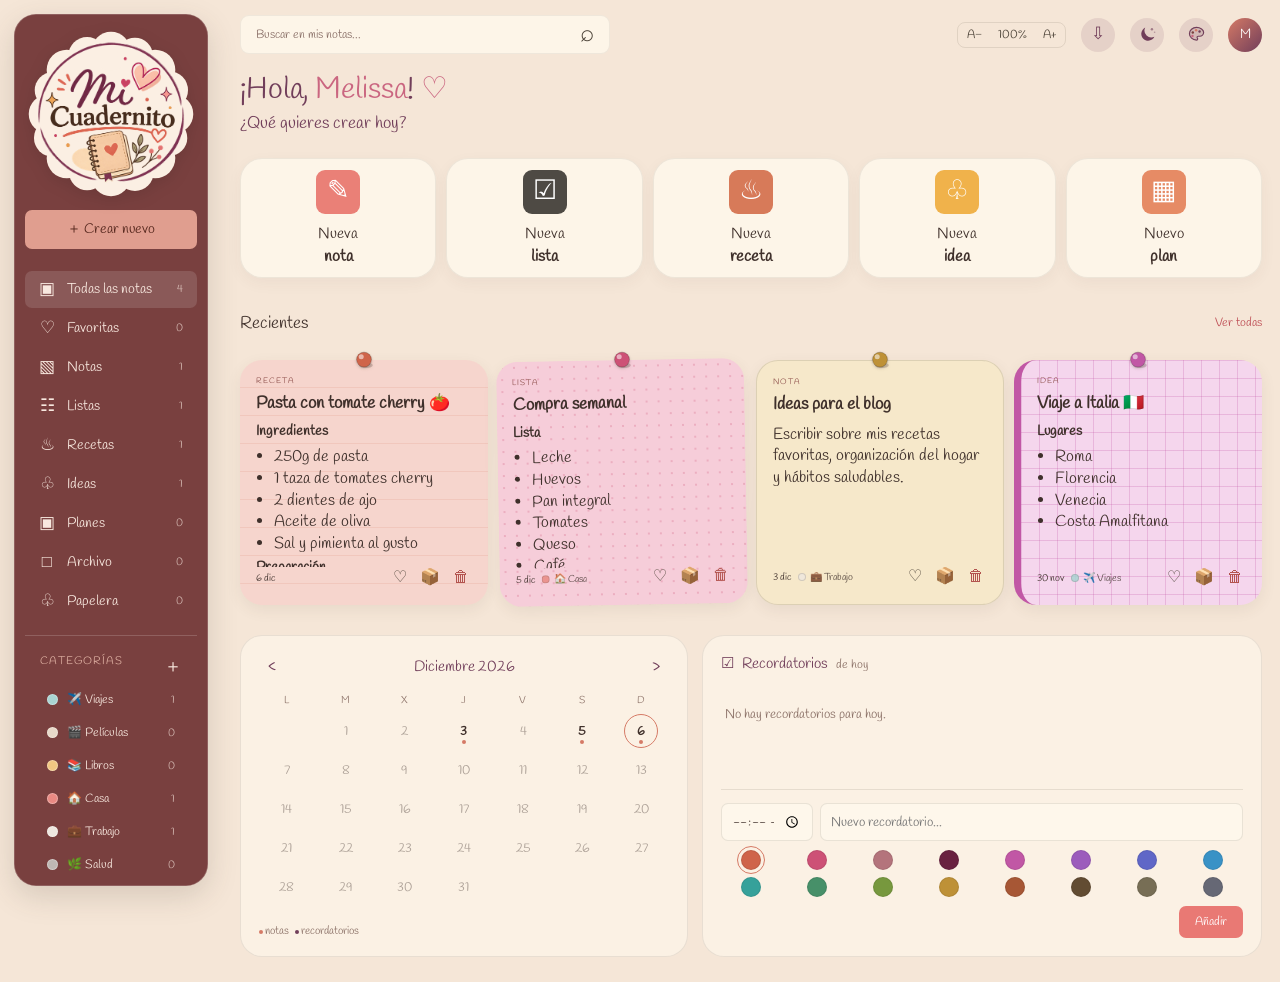
==== index.html @ 5ce30546 "Entrar con contraseña en vez de con enlace al correo El enlace al correo tiene demasiada fricción pa" ====
<!DOCTYPE html>
<html lang="es">
<head>
    <meta charset="UTF-8">
    <meta name="viewport" content="width=device-width, initial-scale=1.0">
    <title>Mi Cuadernito</title>

    <link rel="icon" type="image/png" href="img/favicon-64.png">
    <link rel="preconnect" href="https://fonts.googleapis.com">
    <link rel="preconnect" href="https://fonts.gstatic.com" crossorigin>
    <link href="https://fonts.googleapis.com/css2?family=Handlee&display=swap" rel="stylesheet">
    <link rel="stylesheet" href="style.css">
</head>

<body>

<div class="app">

    <!-- ================= SIDEBAR ================= -->

    <aside class="sidebar">

        <div class="logo">

            <!-- Nube de fondo: círculos superpuestos con el mismo relleno, que
                 se funden en una sola silueta. Toma el color de --logo-halo. -->
            <!-- Nube redonda y sutil: sigue la forma circular del logo. Dieciséis
                 bultos pequeños y muy solapados sobre un cuerpo central, de modo
                 que el contorno ondula de forma fina y queda casi al ras del
                 logo. Con menos bultos y más grandes parecía una flor. -->
            <svg class="logo-cloud" viewBox="0 0 230 230" aria-hidden="true" focusable="false">
                <g fill="currentColor">
                    <circle cx="115" cy="115" r="100"/>
                    <circle cx="199" cy="115" r="26"/>
                    <circle cx="193" cy="147" r="24"/>
                    <circle cx="174" cy="174" r="27"/>
                    <circle cx="147" cy="193" r="25"/>
                    <circle cx="115" cy="199" r="26"/>
                    <circle cx="83" cy="193" r="24"/>
                    <circle cx="56" cy="174" r="27"/>
                    <circle cx="37" cy="147" r="25"/>
                    <circle cx="31" cy="115" r="26"/>
                    <circle cx="37" cy="83" r="24"/>
                    <circle cx="56" cy="56" r="27"/>
                    <circle cx="83" cy="37" r="25"/>
                    <circle cx="115" cy="31" r="26"/>
                    <circle cx="147" cy="37" r="24"/>
                    <circle cx="174" cy="56" r="27"/>
                    <circle cx="193" cy="83" r="25"/>
                </g>
            </svg>

            <img class="logo-image" src="img/logo-400.png" alt="Mi Cuadernito" width="198" height="198" decoding="async">
        </div>

        <button class="new-button">
            <span>＋</span>
            Crear nuevo
        </button>

        <nav class="main-nav">

            <!-- Los contadores los rellena renderCounts() -->

            <a class="nav-item active" href="#" data-filter="all">
                <span class="nav-icon">▣</span>
                <span class="nav-label">Todas las notas</span>
                <span class="nav-count" data-count="all"></span>
            </a>

            <a class="nav-item" href="#" data-filter="favorites">
                <span class="nav-icon">♡</span>
                <span class="nav-label">Favoritas</span>
                <span class="nav-count" data-count="favorites"></span>
            </a>

            <a class="nav-item" href="#" data-filter="nota">
                <span class="nav-icon">▧</span>
                <span class="nav-label">Notas</span>
                <span class="nav-count" data-count="nota"></span>
            </a>

            <a class="nav-item" href="#" data-filter="lista">
                <span class="nav-icon">☷</span>
                <span class="nav-label">Listas</span>
                <span class="nav-count" data-count="lista"></span>
            </a>

            <a class="nav-item" href="#" data-filter="receta">
                <span class="nav-icon">♨</span>
                <span class="nav-label">Recetas</span>
                <span class="nav-count" data-count="receta"></span>
            </a>

            <a class="nav-item" href="#" data-filter="idea">
                <span class="nav-icon">♧</span>
                <span class="nav-label">Ideas</span>
                <span class="nav-count" data-count="idea"></span>
            </a>

            <a class="nav-item" href="#" data-filter="plan">
                <span class="nav-icon">▣</span>
                <span class="nav-label">Planes</span>
                <span class="nav-count" data-count="plan"></span>
            </a>

            <a class="nav-item" href="#" data-filter="archived">
                <span class="nav-icon">□</span>
                <span class="nav-label">Archivo</span>
                <span class="nav-count" data-count="archived"></span>
            </a>

            <a class="nav-item" href="#" data-filter="trash">
                <span class="nav-icon">♧</span>
                <span class="nav-label">Papelera</span>
                <span class="nav-count" data-count="trash"></span>
            </a>

        </nav>

        <div class="category-title">
            <span>CATEGORÍAS</span>
            <button id="addCategory" type="button" aria-label="Nueva categoría" title="Nueva categoría">＋</button>
        </div>

        <!-- Sirve para crear y para editar; lo abre ＋ o el ✎ de cada fila -->
        <form class="category-form" id="categoryForm" hidden>

            <div class="category-form-row">
                <input id="categoryIcon" type="text" maxlength="2" placeholder="🏷" aria-label="Emoji de la categoría">
                <input id="categoryName" type="text" maxlength="20" placeholder="Nombre" required aria-label="Nombre de la categoría">
            </div>

            <!-- Los puntos de color los genera renderCategoryDots() -->
            <div class="category-dots" id="categoryDots"></div>

            <div class="category-form-actions">
                <button type="button" id="cancelCategory">Cancelar</button>
                <button type="submit" id="saveCategory">Crear</button>
            </div>

        </form>

        <!-- Las filas las genera renderCategories() -->
        <div class="categories" id="categoriesList"></div>

        <button class="customize-sidebar">
            ⚙
            Personalizar mi cuaderno
        </button>

    </aside>


    <!-- ================= MAIN AREA ================= -->

    <main class="main">

        <!-- TOP BAR -->

        <header class="topbar">

            <div class="search">
                <input id="searchInput" type="search" placeholder="Buscar en mis notas..." aria-label="Buscar en mis notas">
                <strong>⌕</strong>
            </div>

            <!-- Solo en móvil, donde no cabe la navegación del sidebar. Era un
                 <select>: el desplegable nativo lo pinta el sistema, no cabía
                 bien y escondía las categorías en un grupo sin rótulo. -->
            <div class="filter-field">

                <button type="button" id="mobileFilter" aria-haspopup="true"
                        aria-expanded="false" aria-controls="filterPicker">
                    <span id="filterLabel">Todas las notas</span>
                    <span class="filter-caret" aria-hidden="true">⌄</span>
                </button>

                <!-- Los dos grupos los genera renderFilterPicker() -->
                <div class="filter-picker" id="filterPicker" hidden>
                    <p class="picker-label">Ver</p>
                    <div class="chip-options" id="filterViews" role="radiogroup" aria-label="Ver"></div>
                    <p class="picker-label">Categorías</p>
                    <div class="chip-options" id="filterCategories" role="radiogroup" aria-label="Categorías"></div>
                </div>

            </div>

            <div class="top-actions">

                <div class="font-scale" role="group" aria-label="Tamaño de letra de la aplicación">
                    <button id="scaleDown" type="button" aria-label="Reducir tamaño de letra" title="Reducir tamaño de letra">A−</button>
                    <button id="fontScaleValue" type="button" aria-label="Restablecer tamaño de letra al 100%" title="Restablecer al 100%">100%</button>
                    <button id="scaleUp" type="button" aria-label="Aumentar tamaño de letra" title="Aumentar tamaño de letra">A+</button>
                </div>

                <button id="exportNotes" class="icon-button" type="button" aria-label="Descargar copia de mis notas" title="Descargar copia de mis notas (.json)">⇩</button>
                <button id="themeToggle" class="icon-button" type="button" aria-label="Cambiar a modo oscuro" title="Modo oscuro">

                    <!-- Luna en modo claro (pulsa para oscurecer) -->
                    <svg class="theme-icon icon-moon" viewBox="0 0 24 24" aria-hidden="true">
                        <path d="M20.7 14.9A8.7 8.7 0 0 1 9.1 3.3 8.7 8.7 0 1 0 20.7 14.9Z" fill="currentColor"/>
                        <circle cx="17.6" cy="5.4" r="1.5" fill="currentColor" opacity=".6"/>
                        <circle cx="21" cy="9.2" r="1" fill="currentColor" opacity=".42"/>
                    </svg>

                    <!-- Sol en modo oscuro (pulsa para aclarar) -->
                    <svg class="theme-icon icon-sun" viewBox="0 0 24 24" aria-hidden="true">
                        <circle cx="12" cy="12" r="4.7" fill="currentColor"/>
                        <g stroke="currentColor" stroke-width="2.1" stroke-linecap="round">
                            <path d="M12 2.4v2.3M12 19.3v2.3M2.4 12h2.3M19.3 12h2.3"/>
                            <path d="M5.3 5.3 6.9 6.9M17.1 17.1l1.6 1.6M18.7 5.3 17.1 6.9M6.9 17.1l-1.6 1.6"/>
                        </g>
                    </svg>

                </button>
                <button id="openCustomize" class="icon-button" type="button"
                        aria-label="Personalizar mi cuaderno" title="Personalizar mi cuaderno">

                    <!-- Paleta de pintor. Los lunares toman los colores reales
                         de la app, así que el icono cambia con la paleta. -->
                    <svg class="theme-icon" viewBox="0 0 24 24" aria-hidden="true">
                        <path d="M12 3c-4.9 0-8.9 3.6-8.9 8s4 8 8.9 8c.83 0 1.5-.63 1.5-1.4 0-.36-.15-.7-.4-1-.22-.28-.4-.6-.4-.97 0-.78.67-1.4 1.5-1.4h1.8c2.8 0 5-2.2 5-5C21 6.2 17 3 12 3Z"
                              fill="currentColor" fill-opacity=".16" stroke="currentColor" stroke-width="1.5"/>
                        <circle cx="7.3" cy="9.4" r="1.55" fill="var(--sidebar)"/>
                        <circle cx="11.5" cy="6.6" r="1.55" fill="var(--coral)"/>
                        <circle cx="15.9" cy="8.3" r="1.55" fill="var(--plum)"/>
                        <circle cx="6.9" cy="14" r="1.55" fill="var(--pink)"/>
                    </svg>

                </button>

                <div class="avatar" id="avatarInitial">M</div>

            </div>

        </header>


        <!-- WELCOME -->

        <section class="welcome">

            <h1>
                ¡Hola, <span id="greetingName">Melissa</span>! <span>♡</span>
            </h1>

            <p>¿Qué quieres crear hoy?</p>

        </section>


        <!-- CREATE CARDS -->

        <section class="create-grid">

            <div class="create-card" data-create-type="nota">
                <div class="create-icon note">✎</div>
                <span>Nueva</span>
                <strong>nota</strong>
            </div>

            <div class="create-card" data-create-type="lista">
                <div class="create-icon list">☑</div>
                <span>Nueva</span>
                <strong>lista</strong>
            </div>

            <div class="create-card" data-create-type="receta">
                <div class="create-icon recipe">♨</div>
                <span>Nueva</span>
                <strong>receta</strong>
            </div>

            <div class="create-card" data-create-type="idea">
                <div class="create-icon idea">♧</div>
                <span>Nueva</span>
                <strong>idea</strong>
            </div>

            <div class="create-card" data-create-type="plan">
                <div class="create-icon plan">▦</div>
                <span>Nuevo</span>
                <strong>plan</strong>
            </div>

        </section>


        <!-- RECENT NOTES -->

        <section class="recent-section">

            <div class="section-heading">
                <h2 id="recentHeading">Recientes</h2>
                <button id="showAllButton">Ver todas</button>
            </div>


            <!-- Las tarjetas las genera renderCards() en script.js -->
            <div class="notes-grid" id="notesGrid"></div>

        </section>


        <!-- BOTTOM PANELS -->

        <section class="bottom-panels">

            <div class="panel calendar-panel">

                <div class="calendar-header">

                    <button id="calendarPrev" type="button" aria-label="Mes anterior">‹</button>

                    <span id="calendarLabel">—</span>

                    <button id="calendarNext" type="button" aria-label="Mes siguiente">›</button>

                </div>

                <div class="calendar-weekdays" aria-hidden="true">
                    <span>L</span>
                    <span>M</span>
                    <span>X</span>
                    <span>J</span>
                    <span>V</span>
                    <span>S</span>
                    <span>D</span>
                </div>

                <!-- Los días los pinta renderCalendar() -->
                <div class="calendar-grid" id="calendarGrid"></div>

                <div class="calendar-footer">
                    <span id="calendarHint">Los días con punto tienen notas</span>
                    <button type="button" id="calendarClear" hidden>Quitar filtro</button>
                </div>

            </div>


            <!-- CUSTOMIZATION PANEL -->

            <div class="panel reminders-panel">

                <div class="reminders-title">
                    <span aria-hidden="true">☑</span>
                    Recordatorios
                    <em id="remindersDate">—</em>
                </div>

                <!-- La lista la pinta renderReminders() según el día del calendario -->
                <div class="reminders-list" id="remindersList"></div>

                <!-- Solo en móvil: el formulario arranca plegado detrás de este
                     botón. Desplegado se lleva 180px en lo alto de la página. -->
                <button type="button" class="solo-movil reminder-add" id="toggleReminderForm">＋ Añadir recordatorio</button>

                <form class="reminder-form" id="reminderForm">

                    <div class="reminder-fields">
                        <input type="time" id="reminderTime" aria-label="Hora (opcional)">
                        <input type="text" id="reminderText" placeholder="Nuevo recordatorio..." maxlength="120" required aria-label="Texto del recordatorio">
                    </div>

                    <!-- Los colores los genera renderReminderColors() desde COLOR_VALUES -->
                    <div class="reminder-colors" id="reminderColors" role="radiogroup" aria-label="Color del recordatorio"></div>

                    <div class="reminder-form-actions">
                        <button type="button" id="reminderCancel" hidden>Cancelar</button>
                        <button type="submit" id="reminderSubmit">Añadir</button>
                    </div>

                </form>

            </div>

        </section>

    </main>


    <!-- ================= NOTE EDITOR ================= -->

    <section class="editor is-hidden">

        <header class="editor-header">

            <div class="editor-title">

                <button class="back" id="closeEditor" aria-label="Cerrar editor">←</button>

                <span class="favorite-star">☆</span>

                <strong id="editorTitle" contenteditable="true" spellcheck="true">
                    Pasta con tomate cherry 🍅
                </strong>

            </div>

            <div class="saved" id="saveStatus" role="button" tabindex="0" title="Guardar nota" aria-label="Guardar nota">
                Guardar
            </div>

        </header>


        <!-- TOOLBAR -->

        <div class="toolbar">

            <button type="button" data-command="undo">↶</button>
            <button type="button" data-command="redo">↷</button>

            <span class="toolbar-divider"></span>

            <button type="button" class="bold" data-command="bold">T</button>
            <button type="button" class="italic" data-command="italic">I</button>
            <button type="button" class="underline" data-command="underline">U</button>

            <span class="toolbar-divider"></span>

            <button type="button" data-command="insertUnorderedList" aria-label="Lista de puntos" title="Lista de puntos">☰</button>
            <button type="button" data-command="insertOrderedList" aria-label="Lista numerada" title="Lista numerada">≡</button>

            <span class="toolbar-divider"></span>

            <button type="button" class="strike" data-command="strikeThrough" aria-label="Tachado" title="Tachado">S</button>
            <button type="button" data-command="removeFormat" aria-label="Quitar formato" title="Quitar formato">⌫</button>

            <button id="toggleEmojis" type="button" aria-expanded="false" aria-controls="emojiGrid"
                    aria-label="Insertar emoji" title="Insertar emoji">🌸</button>

            <!-- El icono lo rellena renderDecorationSvgs() con el capibara -->
            <button id="toggleStickers" type="button" aria-expanded="false" aria-controls="stickerGrid"
                    data-drawn="capybara" aria-label="Insertar pegatina" title="Pegatinas" hidden></button>

            <button id="openCustomizeMenu" type="button" aria-label="Abrir personalización" title="Abrir personalización">•••</button>

        </div>


        <!-- NOTE PAPER -->

        <article class="paper">

            <div class="paper-holes">

                <span></span>
                <span></span>
                <span></span>
                <span></span>
                <span></span>
                <span></span>

            </div>


            <!-- El contenido lo inyecta renderEditor() desde la nota activa -->
            <div class="paper-content" id="editorContent" contenteditable="true" spellcheck="true"></div>

            <!-- Fuera de #editorContent: si estuviera dentro, renderEditor() la
                 borraría en el primer render. La rellena renderPaperPattern()
                 repartiendo la decoración por toda la hoja. -->
            <div class="paper-pattern" id="paperPattern" aria-hidden="true"></div>

            <!-- Las pegatinas colocadas en esta nota. Cada una guarda su sitio,
                 tamaño y giro; la capa no intercepta el ratón, solo ellas. -->
            <div class="sticker-layer" id="stickerLayer"></div>

            <!-- Panel flotante al pie de la nota. La rejilla la genera
                 renderEmojis(); va dentro de .paper para quedar por encima del
                 texto pero sin tapar el pie del editor. -->
            <div class="emoji-popover" id="emojiGrid" hidden></div>

            <!-- Las pegatinas las genera renderStickers() desde STICKERS -->
            <div class="emoji-popover sticker-popover" id="stickerGrid" hidden></div>

        </article>


        <!-- NOTE FOOTER -->

        <div class="editor-footer">

            <span class="editor-type">
                ♨ Recetas
            </span>

            <!-- Panel propio y no un <select>: el desplegable nativo lo pinta el
                 sistema y no admite estilos. Sube, porque el pie está abajo. -->
            <div class="category-field">
                <button type="button" class="editor-category" id="editorCategory"
                        aria-haspopup="true" aria-expanded="false" aria-controls="categoryPicker">Sin categoría</button>
                <!-- Las pastillas las genera renderEditorCategory() -->
                <div class="category-picker chip-options" id="categoryPicker" role="radiogroup"
                     aria-label="Categoría de la nota" hidden></div>
            </div>

            <span id="editorDate">
                Hoy 12:30
            </span>

            <button id="editorFavorite" aria-label="Marcar favorita" title="Marcar como favorita">♡</button>
            <button id="editorDelete" aria-label="Enviar a papelera" title="Enviar a papelera">🗑</button>

        </div>

    </section>


    <!-- ================= CUSTOMIZE EDITOR ================= -->

    <!-- Fondo atenuado de la hoja inferior; solo visible en móvil -->
    <div class="sheet-backdrop" id="sheetBackdrop"></div>


    <!-- ============ PERSONALIZAR LA APP (no la nota) ============ -->

    <aside class="float-panel app-panel" id="appPanel">

        <div class="customize-header">
            <h3>Personalizar mi cuaderno</h3>
            <button id="closeAppPanel" type="button" aria-label="Cerrar">×</button>
        </div>

        <!-- Cuenta y sincronización. Todo esto lo rellena y lo maneja nube.js;
             si no hay nube configurada, se queda en "solo en este aparato". -->
        <div class="custom-section">
            <h4>Mis notas en la nube</h4>

            <p class="cuenta-estado" id="cuentaEstado">Solo en este aparato</p>

            <form class="cuenta-form" id="cuentaForm" hidden>
                <!-- autocomplete en condiciones para que el navegador ofrezca
                     guardar la contraseña: así solo se escribe la primera vez -->
                <input id="cuentaCorreo" type="email" autocomplete="username" inputmode="email"
                       placeholder="tu@correo.com" aria-label="Tu correo" required>
                <input id="cuentaClave" type="password" autocomplete="current-password"
                       placeholder="Contraseña" aria-label="Contraseña">
                <div class="cuenta-form-botones">
                    <button type="submit" id="cuentaEntrar">Entrar</button>
                    <button type="button" id="cuentaEnlace">Prefiero un enlace al correo</button>
                </div>
            </form>

            <div class="cuenta-acciones" id="cuentaAcciones" hidden>
                <button type="button" id="cuentaSincronizar">↻ Sincronizar ahora</button>
                <button type="button" id="cuentaSalir">Cerrar sesión</button>
            </div>

            <p class="custom-hint" id="cuentaPista">Escribe tu correo y te llega un enlace para entrar. No hay contraseña que recordar.</p>
        </div>

        <div class="custom-section">
            <h4>Paleta</h4>
            <!-- Las genera renderPalettes() -->
            <div class="palette-options" id="paletteOptions"></div>
            <p class="custom-hint">Seis combinaciones comprobadas: todas mantienen el texto legible.</p>
        </div>

        <div class="custom-section">
            <h4>Forma de los paneles</h4>
            <!-- Las genera renderShapes() -->
            <div class="style-options vertical" id="shapeOptions"></div>
        </div>

        <!-- Solo en móvil: colocarGraduador() trae aquí el control .font-scale
             de la barra superior, donde competía con acciones más frecuentes. -->
        <div class="custom-section solo-movil" id="panelFontSection">
            <h4>Tamaño de la letra</h4>
            <div id="panelFontSlot"></div>
            <p class="custom-hint">Afecta a toda la página, no al tamaño de cada nota.</p>
        </div>

        <div class="custom-section">
            <h4>Tu nombre</h4>
            <input class="app-name-input" id="userName" type="text" maxlength="24"
                   placeholder="Melissa" aria-label="Tu nombre">
            <p class="custom-hint">Aparece en el saludo y en la inicial de arriba.</p>
        </div>

    </aside>

    <aside class="float-panel note-panel" id="notePanel">

        <div class="customize-header">

            <h3>Personalizar nota</h3>

            <button id="closeCustomize" aria-label="Cerrar personalización">×</button>

        </div>


        <div class="custom-section">

            <h4>Color</h4>

            <!-- Las muestras las genera renderNoteColors() desde COLOR_VALUES,
                 para no repetir la paleta también en el CSS -->
            <div class="color-options large" id="noteColors"></div>

        </div>


        <div class="custom-section">

            <h4>Fondo</h4>

            <div class="background-options large">

                <button class="background plain" data-background="plain" aria-label="Fondo liso"></button>
                <button class="background lines" data-background="lines" aria-label="Fondo de líneas"></button>
                <button class="background dots" data-background="dots" aria-label="Fondo de puntos"></button>
                <button class="background grid" data-background="grid" aria-label="Fondo de cuadrícula"></button>
                <button class="background flowers" data-background="flowers" aria-label="Fondo floral">✿</button>
                <button class="background checks" data-background="checks" aria-label="Fondo de cuadros"></button>
                <button class="background diagonal" data-background="diagonal" aria-label="Fondo de rombos"></button>
                <button class="background waves" data-background="waves" aria-label="Fondo de ondas"></button>
                <button class="background clouds" data-background="clouds" aria-label="Fondo de nubes"></button>

            </div>

        </div>


        <div class="custom-section">

            <h4>Estilo</h4>

            <div class="style-options vertical">

                    <button class="selected" data-style="paper">Papel</button>
                    <button data-style="post-it">Post-it</button>
                    <button data-style="card">Tarjeta</button>
                    <button data-style="journal">Diario</button>

            </div>

        </div>


        <div class="custom-section">

            <h4>Decoraciones</h4>

            <div class="decorations-row">

                <div class="decorations">

                    <button id="heartDecoration" data-decoration="❤️" aria-label="Corazones, elegir color"
                            title="Corazones — pulsa para elegir color"
                            aria-expanded="false" aria-controls="heartPicker">❤️</button>
                    <button data-decoration="🍓" aria-label="Fresas" title="Fresas">🍓</button>
                    <button data-decoration="⭐" aria-label="Estrellas" title="Estrellas">⭐</button>
                    <button data-decoration="☁️" aria-label="Nubes" title="Nubes">☁️</button>
                    <button data-decoration="✈️" aria-label="Aviones" title="Aviones">✈️</button>
                    <button data-decoration="🌸" aria-label="Flores" title="Flores">🌸</button>
                    <button data-decoration="🥦" aria-label="Brócoli" title="Brócoli">🥦</button>
                    <!-- Los dibujados (calabaza y capibara) los rellena
                         renderDecorationSvgs() desde DECORATION_SVG: así el
                         botón y lo que se pinta en la nota no pueden divergir. -->
                    <button data-decoration="pumpkin" aria-label="Calabazas" title="Calabazas"></button>
                    <button data-decoration="🥕" aria-label="Zanahorias" title="Zanahorias">🥕</button>
                    <button data-decoration="🦋" aria-label="Mariposas" title="Mariposas">🦋</button>
                    <button data-decoration="bear" aria-label="Ositos" title="Ositos"></button>
                    <button data-decoration="capybara" aria-label="Capibaras" title="Capibaras"></button>
                    <button data-decoration="capybara-sit" aria-label="Capibaras sentados" title="Capibaras sentados"></button>
                    <button data-decoration="capybara-loaf" aria-label="Capibaras con mandarina" title="Capibaras con mandarina"></button>

                </div>

                <!-- Panel flotante con los colores de corazón -->
                <div class="heart-picker" id="heartPicker" hidden>
                    <button data-decoration="❤️" aria-label="Corazón rojo">❤️</button>
                    <button data-decoration="🧡" aria-label="Corazón naranja">🧡</button>
                    <button data-decoration="💛" aria-label="Corazón amarillo">💛</button>
                    <button data-decoration="💚" aria-label="Corazón verde">💚</button>
                    <button data-decoration="💙" aria-label="Corazón azul">💙</button>
                    <button data-decoration="💜" aria-label="Corazón morado">💜</button>
                    <button data-decoration="🤎" aria-label="Corazón marrón">🤎</button>
                    <button data-decoration="🖤" aria-label="Corazón negro">🖤</button>
                    <button data-decoration="🤍" aria-label="Corazón blanco">🤍</button>
                    <button data-decoration="💗" aria-label="Corazón rosa">💗</button>
                    <button data-decoration="💖" aria-label="Corazón brillante">💖</button>
                    <button data-decoration="💞" aria-label="Corazones girando">💞</button>
                </div>

            </div>

            <p class="custom-hint">Se reparten por toda la nota, detrás del texto.</p>

        </div>


        <div class="custom-section">

            <h4>Fuente</h4>

            <button class="font-selector" id="fontSelector" type="button">
                <span>Aa</span>
                <span id="fontName">Fuente principal</span>
                <span>⌄</span>
            </button>

        </div>


        <div class="custom-section">

            <h4>Tamaño</h4>

            <div class="font-size">

                <button id="decreaseFont" type="button">−</button>
                <span id="fontSizeValue">16</span>
                <button id="increaseFont" type="button">＋</button>

            </div>

            <p class="custom-hint">Solo cambia esta nota al abrirla. En Recientes se ve con el tamaño general de la app.</p>

        </div>


        <button class="apply-button" id="applyCustomize" type="button">
            Aplicar cambios
        </button>

    </aside>

</div>

<!-- Se abre al pulsar la tachuela, el clip o la cinta de una nota de
     Recientes. El contenido lo genera renderFastenerPicker(). -->
<div class="fastener-picker" id="fastenerPicker" role="dialog" aria-label="Sujeción de la nota" hidden>
    <p class="picker-label">Sujetar con</p>
    <div class="fastener-types" id="fastenerTypes"></div>
    <p class="picker-label">Color</p>
    <div class="fastener-colors" id="fastenerColors"></div>
    <p class="fastener-hint">Arrástrala para ponerla donde quieras.</p>
    <button type="button" class="fastener-reset" id="fastenerReset" hidden>↺ Devolver a su sitio</button>
</div>

<dialog id="newNoteDialog">
    <form method="dialog" class="new-note-form">
        <h3 id="newNoteHeading">Nueva nota</h3>
        <span class="form-label">Tipo</span>
        <!-- Los botones los genera renderNoteTypes() desde NOTE_TYPES -->
        <div class="type-options" id="newNoteTypes" role="radiogroup" aria-label="Tipo de nota"></div>
        <label for="newNoteTitle">Título</label>
        <input id="newNoteTitle" type="text" required maxlength="120">
        <span class="form-label">Categoría</span>
        <!-- Pastillas y no un <select>: el desplegable nativo lo pinta el
             sistema (blanco, ajeno a la paleta) y no admite estilos. -->
        <div class="chip-options" id="newNoteCategories" role="radiogroup" aria-label="Categoría de la nota"></div>
        <div class="dialog-actions">
            <button type="button" id="cancelNoteButton" value="cancel">Cancelar</button>
            <button type="submit" id="createNoteButton" value="create">Crear</button>
        </div>
    </form>
</dialog>

<script src="config.js"></script>
<script src="script.js"></script>
<script src="nube.js"></script>
</body>
</html>
---- style.css ----
/* =====================================================
   MI CUADERNITO
   PALETA
===================================================== */

:root {

    --plum: #713E5A;
    --brown: #4B4237;
    --cream: #EDC79B;
    --coral: #D57A66;
    --pink: #CA6680;

    /* Cremas cálidos, nunca blanco. El fondo va algo más profundo que el papel
       para que las tarjetas se despeguen del lienzo y para acompañar al burdeos
       del sidebar (separación 6.5). */
    --background: #F5E6D7;
    --paper: #FCF3E4;
    --white: #FFFFFF;

    /* Sidebar en burdeos. El logo es arte oscuro sobre fondo transparente, así
       que no puede apoyarse directamente sobre un color oscuro (sobre el
       ciruela original quedaba a ~1.5:1). En vez de aclarar todo el sidebar, el
       logo lleva su propio halo crema: así el panel puede ser profundo y el
       logo destaca más que nunca. */
    --sidebar: #79403F;
    --sidebar-text: #F8E8DF;
    --sidebar-soft: #E0B2A4;
    --sidebar-hover: rgba(255, 255, 255, 0.13);
    --sidebar-line: rgba(255, 255, 255, 0.17);
    --sidebar-dot-line: rgba(255, 255, 255, 0.28);
    --sidebar-shadow: 0 10px 30px rgba(75, 66, 55, 0.18);
    --logo-halo: #FBEFE3;

    --text: #3F302B;
    --muted: #8B7167;

    --border: rgba(75, 66, 55, 0.12);

    --shadow:
        0 8px 25px rgba(75, 66, 55, 0.08);

    --radius: 14px;
}


/* =====================================================
   RESET
===================================================== */

/* Toda la tipografía de la app está en rem, así que basta con mover el tamaño
   raíz para graduarla entera. El 100% parte del tamaño configurado en el
   navegador, de modo que se respeta la preferencia de accesibilidad del sistema
   y --font-scale la multiplica. */
html {
    font-size: calc(100% * var(--font-scale, 1));
}

* {
    margin: 0;
    padding: 0;
    box-sizing: border-box;
}

body,
body * {
    font-family: "Handlee", cursive !important;
}

body {
    font-family:
        Georgia,
        "Times New Roman",
        serif;

    background: var(--background);
    color: var(--text);

    min-height: 100vh;
}

button {
    font-family: inherit;
    border: none;
    cursor: pointer;
}

/* El foco solo se oculta para el ratón: con teclado siempre debe verse. */
button:focus:not(:focus-visible) {
    outline: none;
}

/* El `display: none` que el navegador da a [hidden] lo pisa cualquier regla que
   fije un display, y basta con un `.toolbar button { display: flex }` para que
   un elemento oculto se siga viendo. Con !important el atributo manda siempre.
   Por eso varios paneles llevaban su propia regla `[hidden]`: ya no hace falta. */
[hidden] {
    display: none !important;
}

/* Secciones que solo existen en la vista móvil; el @media de abajo las muestra */
.solo-movil {
    display: none;
}

button:focus-visible,
a:focus-visible,
select:focus-visible,
input:focus-visible,
[tabindex]:focus-visible,
[contenteditable]:focus-visible {
    outline: 2px solid var(--coral);
    outline-offset: 2px;
}


/* =====================================================
   ENTRADA DE LOS PANELES
===================================================== */

/* Los paneles flotantes aparecen subiendo y ganando opacidad.
   La curva importa más que la duración: con una salida muy pronunciada el panel
   recorre el 96% del camino en la primera mitad y se percibe como un parpadeo,
   no como movimiento. Esta reparte el recorrido de forma mucho más pareja. */
@keyframes panel-in {
    from {
        opacity: 0;
        transform: translateY(26px) scale(0.96);
    }

    to {
        opacity: 1;
        transform: translateY(0) scale(1);
    }
}

/* Flotación continua: los paneles suben y bajan unos pocos píxeles, muy
   despacio. Las duraciones son distintas a propósito para que no se muevan
   todos a la vez, que es lo que delataría el truco. */
@keyframes panel-float {
    from {
        transform: translateY(0);
    }

    to {
        transform: translateY(var(--flotacion, -7px));
    }
}

/* La entrada usa relleno `backwards`, no `both`: con `both` se quedaría fija
   al terminar y bloquearía la flotación, que anima la misma propiedad. La
   flotación arranca con un retardo igual a la entrada, así se turnan. */
.sidebar,
.editor:not(.is-hidden),
.float-panel.is-open {
    animation:
        panel-in 0.5s cubic-bezier(0.25, 0.55, 0.35, 1) backwards,
        panel-float 3.4s 0.5s ease-in-out infinite alternate;
}

/* El editor flota menos y más despacio: es donde se escribe, y un recorrido
   mayor haría bailar el texto bajo el cursor. */
.editor:not(.is-hidden) {
    --flotacion: -4px;
    animation-duration: 0.5s, 4.6s;
}

.float-panel.is-open {
    --flotacion: -6px;
    animation-duration: 0.5s, 3.9s;
}

.emoji-popover:not([hidden]),
.heart-picker:not([hidden]) {
    animation: panel-in 0.5s cubic-bezier(0.25, 0.55, 0.35, 1) backwards;
}

/* Las ventanitas salen de su botón: entran más rápido y no flotan, porque son
   pasajeras y moverlas mientras eliges un emoji estorbaría. */
.emoji-popover:not([hidden]),
.heart-picker:not([hidden]) {
    animation-duration: 0.32s;
    transform-origin: top center;
}

/* El de categorías nace abajo y sube, así que se origina en su parte inferior */
.category-picker:not([hidden]) {
    animation: panel-in 0.32s cubic-bezier(0.25, 0.55, 0.35, 1) backwards;
    transform-origin: bottom center;
}

@media (prefers-reduced-motion: reduce) {
    .sidebar,
    .editor:not(.is-hidden),
    .float-panel.is-open,
    .emoji-popover:not([hidden]),
    .heart-picker:not([hidden]),
    .category-picker:not([hidden]) {
        animation: none;
    }
}


/* =====================================================
   APP
===================================================== */

/* La tercera columna solo existe con el editor abierto. Antes se declaraba
   siempre y, como .editor nace con is-hidden (display:none), el track seguía
   ahí: un tercio de pantalla en blanco al cargar. */

.app {
    min-height: 100vh;

    display: grid;

    grid-template-columns:
        240px
        minmax(500px, 1fr);

    /* Antes había un degradado con el ancho del sidebar fijo a 218px. Las media
       queries lo reducen a 200/190/170px, así que sobraba una franja morada
       pintada encima del contenido. El .sidebar ya cubre su columna entera. */
    background: var(--background);
}

.app.editor-open {
    grid-template-columns:
        240px
        minmax(500px, 1fr)
        minmax(458px, 0.9fr);
}


/* =====================================================
   SIDEBAR
===================================================== */

/* Panel flotante: se despega de los bordes y se queda fijo al desplazar.
   align-self: start es lo que evita que el grid lo estire a toda la fila, que
   es requisito para que position: sticky tenga efecto. */
.sidebar {
    position: sticky;
    top: 14px;
    align-self: start;

    height: calc(100vh - 28px);

    margin: 14px;

    background: var(--sidebar);

    color: var(--sidebar-text);

    border: 1px solid var(--sidebar-line);
    border-radius: var(--panel-radius, 22px);

    box-shadow: var(--sidebar-shadow);

    padding: 22px 10px 16px;

    display: flex;
    flex-direction: column;

    overflow-y: auto;
}

/* Con la altura del panel acotada, los hijos flex se encogían para caber
   (el logo y el botón salían aplastados). Que conserven su tamaño y sea el
   panel el que se desplace. */
.sidebar > * {
    flex-shrink: 0;
}


/* LOGO */

.logo {
    position: relative;

    display: flex;
    align-items: center;
    justify-content: center;

    margin-bottom: 18px;
}

/* La nube es lo que permite que el logo se lea sobre el burdeos: es su fondo
   claro. Va detrás de la imagen y no intercepta clics. */
.logo-cloud {
    position: absolute;
    left: 50%;
    top: 50%;
    transform: translate(-50%, -50%);

    width: 100%;
    height: auto;

    color: var(--logo-halo);

    filter: drop-shadow(0 4px 8px rgba(0, 0, 0, 0.10));

    pointer-events: none;
}

.logo-image {
    position: relative;
    display: block;
    /* Casi tan grande como la nube: esta solo asoma como un borde ondulado */
    width: 90%;
    max-width: 172px;
    height: auto;
    aspect-ratio: 1;
    object-fit: contain;
}

/* Se eliminaron .logo-script/.logo-name/.logo-small/.logo-heart/.logo-star y su
   animación: el sidebar solo contiene <img class="logo-image">, ese marcado
   nunca existió. */


/* NEW BUTTON */

.new-button {
    width: 100%;

    height: 39px;

    /* Los da applyAppTheme() a partir de la paleta activa; los valores de aquí
       solo cubren el instante antes de que corra el script. */
    background: var(--cta, #E0A08F);

    color: var(--cta-text, #54261C);

    border-radius: 7px;

    font-family: Arial, sans-serif;

    font-size: 0.875rem;

    margin-bottom: 22px;

    transition: 0.2s;
}

.new-button:hover {
    transform: translateY(-2px);

    background: var(--cta-hover, #E9B3A5);
}


/* NAV */

.main-nav {
    display: flex;
    flex-direction: column;

    gap: 2px;
}

.nav-item {
    /* Altura fija: con min-height, a escalas altas el texto se partía en dos
       líneas y el ítem pasaba de 37 a 66px, deformando todo el sidebar. */
    height: 37px;

    overflow: hidden;

    display: flex;
    align-items: center;

    gap: 12px;

    padding: 5px 14px;

    border-radius: 7px;

    color: var(--sidebar-text);

    text-decoration: none;

    font-family: Arial, sans-serif;

    font-size: 0.875rem;

    cursor: pointer;
}

.nav-item:hover,
.nav-item.active {
    background: var(--sidebar-hover);
}

.nav-icon {
    width: 16px;

    text-align: center;

    font-size: 1.0625rem;
}

/* Absorbe el espacio sobrante y se recorta con puntos suspensivos en vez de
   partirse en dos líneas. */
.nav-label {
    flex: 1;

    min-width: 0;

    overflow: hidden;

    white-space: nowrap;

    text-overflow: ellipsis;
}

/* Contador por filtro; antes vivía en el panel de Categorías, que duplicaba
   esta misma navegación. */
.nav-count {
    margin-left: auto;

    flex-shrink: 0;

    min-width: 16px;

    text-align: right;

    font-size: 0.6875rem;

    opacity: 0.7;
}


/* CATEGORIES */

.category-title {
    border-top:
        1px solid
        var(--sidebar-line);

    margin-top: 15px;

    padding:
        18px 15px 8px;

    display: flex;

    justify-content: space-between;

    color: var(--sidebar-soft);

    font-family: Arial, sans-serif;

    font-size: 0.6875rem;

    letter-spacing: 1px;
}

.category-title button {
    color: var(--sidebar-text);

    background: transparent;

    font-size: 1.125rem;
}

.categories {
    display: flex;
    flex-direction: column;

    gap: 7px;

    padding: 0 15px;
}

/* Fila = el botón que filtra + las herramientas (✎ ×). Altura fija, igual que
   .nav-item: a escalas de letra grandes el nombre se recorta en vez de partir
   la fila en dos y descuadrar el sidebar. */
.category {
    position: relative;

    height: 26px;

    display: flex;

    align-items: center;

    border-radius: 7px;

    color: var(--sidebar-text);

    font-family: Arial, sans-serif;

    font-size: 0.75rem;

    white-space: nowrap;

    overflow: hidden;
}

.category:hover,
.category.active {
    background: var(--sidebar-hover);
}

.category-pick {
    flex: 1;

    min-width: 0;

    height: 100%;

    display: flex;

    align-items: center;

    gap: 9px;

    padding: 0 7px;

    background: transparent;

    color: inherit;

    font: inherit;

    text-align: left;
}

.category-name {
    flex: 1;

    min-width: 0;

    overflow: hidden;

    text-overflow: ellipsis;
}

.category-count {
    flex-shrink: 0;

    font-size: 0.6875rem;

    opacity: 0.7;
}

/* Flotan sobre el final de la fila en vez de ocupar sitio: el sidebar es
   estrecho y, reservándoles hueco, los nombres se quedaban en "✈️ V...".
   El degradado las despega del texto que puedan tapar al aparecer. */
.category-tools {
    position: absolute;

    top: 0;
    right: 0;

    height: 100%;

    display: flex;

    align-items: center;

    padding: 0 4px 0 14px;

    background:
        linear-gradient(
            to right,
            transparent,
            var(--sidebar) 14px);

    opacity: 0;

    transition: opacity 0.15s;
}

.category:hover .category-tools,
.category:focus-within .category-tools {
    opacity: 1;
}

.category-tools button {
    width: 20px;
    height: 20px;

    border-radius: 5px;

    background: transparent;

    color: var(--sidebar-soft);

    font-size: 0.8125rem;

    line-height: 1;
}

.category-tools button:hover {
    background: var(--sidebar-hover);

    color: var(--sidebar-text);
}

.category-empty {
    margin: 0;

    color: var(--sidebar-soft);

    font-family: Arial, sans-serif;

    font-size: 0.6875rem;

    line-height: 1.5;

    white-space: normal;
}


/* ALTA Y EDICIÓN DE CATEGORÍAS */

.category-form {
    display: grid;

    /* minmax(0, 1fr) y no 1fr a secas: por defecto una columna de rejilla no
       baja del contenido mínimo de sus hijos, y el campo del nombre (que trae
       un ancho propio de ~128px) estiraba el formulario fuera del sidebar. */
    grid-template-columns: minmax(0, 1fr);

    gap: 8px;

    margin: 0 12px 10px;

    padding: 9px;

    border: 1px solid var(--sidebar-line);
    border-radius: 9px;

    background: rgba(255, 255, 255, 0.08);
}

.category-form[hidden] {
    display: none;
}

.category-form > * {
    min-width: 0;
}

.category-form-row {
    display: flex;

    gap: 6px;
}

.category-form input {
    min-width: 0;

    border: 1px solid var(--sidebar-line);
    border-radius: 6px;

    padding: 6px 8px;

    background: rgba(255, 255, 255, 0.12);

    color: var(--sidebar-text);

    font-family: Arial, sans-serif;
    font-size: 0.75rem;
}

.category-form input::placeholder {
    color: var(--sidebar-soft);
}

#categoryIcon {
    width: 38px;

    flex-shrink: 0;

    padding-left: 4px;
    padding-right: 4px;

    text-align: center;
}

#categoryName {
    flex: 1;
}

/* Envuelve: el sidebar es estrecho y seis puntos en fila lo desbordaban, lo
   que le sacaba una barra de scroll horizontal a toda la barra. */
.category-dots {
    display: flex;

    /* Los seis caben justos en una fila; el wrap queda de red por si la escala
       de letra crece y el sidebar se estrecha en proporción. */
    flex-wrap: wrap;

    gap: 4px;
}

/* El punto es .category-dot y aquí además es botón: hay que darle tamaño de
   diana sin romper el círculo. */
.category-dots button {
    width: 15px;
    height: 15px;

    padding: 0;
}

.category-dots button.selected {
    outline: 2px solid var(--sidebar-text);

    outline-offset: 1px;
}

.category-form-actions {
    display: flex;

    gap: 6px;
}

.category-form-actions button {
    flex: 1;

    /* Sin esto un botón nunca baja de lo que mide su palabra ("Cancelar") y el
       par se sale del sidebar. */
    min-width: 0;

    border-radius: 6px;

    padding: 6px;

    background: rgba(255, 255, 255, 0.12);

    color: var(--sidebar-text);

    font-family: Arial, sans-serif;
    font-size: 0.75rem;
}

.category-form-actions button[type="submit"] {
    background: var(--cta, #E0A08F);

    color: var(--cta-text, #54261C);
}

.category-dot {
    width: 11px;
    height: 11px;

    border-radius: 50%;

    /* Sin borde, los puntos claros se perdían sobre el sidebar */
    border: 1px solid var(--sidebar-dot-line);

    display: inline-block;

    flex-shrink: 0;
}

.blue {
    background: #A9D4D2;
}

.cream {
    background: #E8D9C9;
}

.yellow {
    background: #F1C782;
}

.pink {
    background: #E98A83;
}

.white {
    background: #EEE7DF;
}

.grey {
    background: #BFB8B4;
}

/* Los dos nuevos van con .category-dot delante: los de arriba son clases
   sueltas (.pink, .blue...) y un nombre suelto nuevo podría chocar con otra
   cosa de la hoja. */
.category-dot.sage {
    background: #A8C49A;
}

.category-dot.lilac {
    background: #CDA9E0;
}


/* SIDEBAR BOTTOM */

.customize-sidebar {
    margin-top: auto;

    width: 100%;

    height: 48px;

    border:
        1px solid
        var(--sidebar-line);

    background:
        rgba(255, 255, 255, 0.07);

    border-radius: 8px;

    color: var(--sidebar-text);

    font-family: Arial, sans-serif;

    font-size: 0.75rem;
}


/* =====================================================
   MAIN
===================================================== */

.main {
    padding:
        15px 25px 25px;

    min-width: 0;

    overflow: hidden;
}


/* TOP BAR */

.topbar {
    height: 39px;

    display: flex;

    justify-content: space-between;

    align-items: center;

    margin-bottom: 20px;
}

.search {
    width: 370px;

    max-width: 100%;

    height: 39px;

    background: rgba(255, 249, 238, 0.78);

    border:
        1px solid
        rgba(75,66,55,0.08);

    border-radius: 9px;

    display: flex;

    align-items: center;

    justify-content: space-between;

    padding: 0 15px;

    font-family: Arial, sans-serif;

    font-size: 0.75rem;

    color: #8A7068;
}

.search strong {
    font-size: 1.5rem;

    font-weight: normal;

    color: var(--brown);
}

/* Solo existe en móvil; el @media de abajo lo enseña */
.filter-field {
    display: none;
    position: relative;
}

#mobileFilter {
    width: 100%;
    height: 39px;

    display: flex;
    align-items: center;
    justify-content: space-between;
    gap: 8px;

    border: 1px solid rgba(75,66,55,0.08);
    border-radius: 9px;
    padding: 0 12px;
    background: rgba(255, 249, 238, 0.78);
    color: var(--text);
    font: inherit;
    text-align: left;
}

.filter-caret {
    flex-shrink: 0;
    opacity: 0.55;
}

/* Ocupa el ancho de la barra: es lo que hacía mal el desplegable del sistema,
   que salía con las proporciones de una lista de escritorio. */
.filter-picker {
    position: absolute;
    top: calc(100% + 7px);
    left: 0;
    right: 0;
    z-index: 30;

    padding: 12px;

    background: var(--paper);

    border: 1px solid var(--border);
    border-radius: 14px;

    box-shadow: var(--sidebar-shadow);
}

.filter-picker[hidden] {
    display: none;
}

/* Rótulo de cada grupo. Sin esto no se entendía que ahí estaban las categorías */
.picker-label {
    margin: 0 0 7px;

    color: var(--muted);

    font-size: 0.6875rem;

    letter-spacing: 0.6px;

    text-transform: uppercase;
}

.filter-picker .chip-options {
    margin-bottom: 13px;
}

.filter-picker .chip-options:last-child {
    margin-bottom: 0;
}

.picker-empty {
    margin: 0;
    color: var(--muted);
    font-size: 0.75rem;
    line-height: 1.5;
}

.chip-icon {
    flex-shrink: 0;
    opacity: 0.75;
}

.chip-count {
    flex-shrink: 0;
    font-size: 0.6875rem;
    opacity: 0.55;
}

.search input {
    width: 100%;
    border: 0;
    background: transparent;
    color: var(--text);
    font: inherit;
}

.search input:focus:not(:focus-visible) {
    outline: 0;
}

.search input::placeholder {
    color: #8A7068;
}

#newNoteDialog {
    border: 0;
    /* Sigue a "Forma de los paneles" como el resto de paneles flotantes */
    border-radius: var(--panel-radius, 22px);
    padding: 24px;

    /* Antes solo tenía min-width: 280px y con el relleno sumaba 328px, que en
       un móvil de 320 se salía de la pantalla. */
    width: min(360px, calc(100vw - 32px));

    /* Sin esto el diálogo sale con el blanco por defecto del navegador */
    background: var(--paper);
    color: var(--text);
    box-shadow: 0 12px 40px rgba(75, 66, 55, 0.25);
}

#newNoteDialog::backdrop {
    background: rgba(63, 48, 43, 0.35);
}

.new-note-form {
    display: grid;
    /* minmax(0, 1fr): si no, los campos con ancho propio estiran la rejilla */
    grid-template-columns: minmax(0, 1fr);
    gap: 12px;
}

/* Las etiquetas de los campos. El grupo de tipos no es un <label> porque no
   apunta a un solo control, pero debe leerse igual que los demás. */
.new-note-form label,
.form-label {
    color: var(--muted);

    font-family: Arial, sans-serif;
    font-size: 0.75rem;

    margin-bottom: -6px;
}

.type-options {
    display: grid;

    grid-template-columns: repeat(3, minmax(0, 1fr));

    gap: 8px;
}

.type-option {
    display: flex;

    flex-direction: column;

    align-items: center;

    gap: 6px;

    padding: 10px 4px;

    border: 1px solid rgba(75, 66, 55, 0.09);

    /* Radio propio y no --panel-radius: son controles pequeños dentro del
       panel, igual que los campos, y con la forma Galleta (radio 0) se
       quedaban en esquinas rectas dentro de una caja ondulada. */
    border-radius: 11px;

    background: rgba(255, 249, 238, 0.78);

    color: var(--text);

    font-family: Arial, sans-serif;
    font-size: 0.75rem;

    transition: transform 0.2s, border-color 0.2s, box-shadow 0.2s;
}

.type-option:hover {
    transform: translateY(-2px);
}

/* Doble marca (borde y aro interior) para que se distinga sin depender solo
   del color, que en la paleta clara queda muy suave. */
.type-option.selected {
    border-color: var(--coral);

    box-shadow: inset 0 0 0 1px var(--coral);
}

/* Pastillas de categoría. Fluyen y se envuelven solas, así que aguantan las
   categorías que añadas sin descuadrar el panel. */
.chip-options {
    display: flex;

    flex-wrap: wrap;

    gap: 7px;
}

.chip-option {
    display: inline-flex;

    align-items: center;

    gap: 6px;

    max-width: 100%;

    padding: 7px 11px;

    border: 1px solid rgba(75, 66, 55, 0.09);
    border-radius: 999px;

    background: rgba(255, 249, 238, 0.78);

    color: var(--text);

    font-family: Arial, sans-serif;
    font-size: 0.75rem;

    transition: border-color 0.2s, box-shadow 0.2s;
}

.chip-option.selected {
    border-color: var(--coral);

    box-shadow: inset 0 0 0 1px var(--coral);
}

.chip-option .category-dot {
    width: 9px;
    height: 9px;

    /* El borde de .category-dot está pensado para el sidebar oscuro */
    border-color: rgba(75, 66, 55, 0.22);
}

.dark-mode .chip-option {
    background: var(--dark-surface);

    border-color: var(--border);
}

/* El icono es el mismo de las tarjetas, a menor escala */
.type-option .create-icon {
    width: 34px;
    height: 34px;

    font-size: 1.25rem;

    margin-bottom: 0;
}

.dark-mode .type-option {
    background: var(--dark-surface);

    border-color: var(--border);
}

.new-note-form input,
.new-note-form select {
    border: 1px solid var(--border);
    border-radius: 7px;
    padding: 10px;
    background: rgba(255, 249, 238, 0.78);
    color: var(--text);
    font: inherit;
}

/* El fondo crema de los campos está fijo, así que en oscuro quedaba texto claro
   sobre un campo casi blanco (1.4 de contraste, ilegible). */
.dark-mode .new-note-form input,
.dark-mode .new-note-form select,
.dark-mode .app-name-input,
.dark-mode .cuenta-form input {
    background: rgba(255, 255, 255, 0.10);
}

.dialog-actions {
    display: flex;
    justify-content: flex-end;
    gap: 8px;
    margin-top: 6px;
}

.dialog-actions button {
    border-radius: 7px;
    padding: 9px 14px;
    background: var(--background);
    color: var(--text);
}

.dialog-actions button[value="create"] {
    background: var(--coral);
    color: var(--white);
}

.top-actions {
    display: flex;

    align-items: center;

    gap: 15px;
}

.top-actions button {
    background: transparent;

    font-size: 1.375rem;

    color: var(--brown);
}


/* BOTONES DE LA BARRA
   Los tres comparten la misma pastilla para que se lean como un conjunto. */

.top-actions .icon-button {
    width: 34px;
    height: 34px;

    display: inline-flex;
    align-items: center;
    justify-content: center;

    border-radius: 50%;

    background: rgba(113, 62, 90, 0.12);

    color: var(--plum);

    font-size: 1.0625rem;

    transition: background 0.2s, transform 0.25s;
}

.top-actions .icon-button:hover {
    background: rgba(113, 62, 90, 0.20);
}

/* El de tema gira, el de personalizar crece: cada uno con su guiño */
.top-actions #themeToggle:hover {
    transform: rotate(-15deg);
}

.top-actions #openCustomize:hover {
    transform: scale(1.1) rotate(-8deg);
}

.theme-icon {
    width: 19px;
    height: 19px;

    display: block;
}

/* Solo se ve el icono del tema al que se va a cambiar */
body:not(.dark-mode) .icon-sun,
body.dark-mode .icon-moon {
    display: none;
}

.dark-mode .top-actions .icon-button {
    background: rgba(249, 238, 230, 0.10);

    color: var(--text);
}

.dark-mode .top-actions .icon-button:hover {
    background: rgba(249, 238, 230, 0.18);
}

/* El sol sí conserva su ámbar */
.dark-mode .top-actions #themeToggle {
    background: rgba(243, 184, 92, 0.16);

    color: #F3B85C;
}

.dark-mode .top-actions #themeToggle:hover {
    background: rgba(243, 184, 92, 0.26);
}


/* GRADUADOR DE TIPOGRAFÍA */

.font-scale {
    display: flex;

    align-items: center;

    gap: 2px;

    border: 1px solid var(--border);

    border-radius: 8px;

    padding: 2px;
}

.top-actions .font-scale button {
    padding: 4px 7px;

    border-radius: 6px;

    font-size: 0.75rem;

    line-height: 1;

    color: var(--brown);
}

.top-actions .font-scale button:hover:not(:disabled) {
    background: rgba(213, 122, 102, 0.14);
}

.top-actions .font-scale button:disabled {
    opacity: 0.35;

    cursor: default;
}

#fontScaleValue {
    min-width: 42px;

    text-align: center;
}

.avatar {
    width: 34px;
    height: 34px;

    border-radius: 50%;

    background:
        linear-gradient(
            135deg,
            var(--coral),
            var(--plum)
        );

    display: flex;

    align-items: center;

    justify-content: center;

    color: white;

    font-family: Arial, sans-serif;

    font-size: 0.8125rem;
}


/* WELCOME */

/* Dimensionado para el 140%, no para el 100%: aquí un recorte partiría el
   saludo por la mitad y parecería un fallo. El margen inferior se elimina
   porque ese hueco lo aporta ahora la propia altura. */
.welcome {
    height: 84px;

    overflow: hidden;

    margin-bottom: 0;
}

.welcome h1 {
    color: var(--plum);

    font-size: 1.875rem;

    font-weight: 500;

    line-height: 1.1;
}

.welcome h1 span {
    color: var(--pink);
}

.welcome p {
    color: var(--plum);

    margin-top: 5px;

    font-size: 1.0625rem;
}


/* =====================================================
   CREATE CARDS
===================================================== */

.create-grid {
    display: grid;

    grid-template-columns:
        repeat(5, 1fr);

    gap: 10px;

    margin-bottom: 30px;
}

.create-card {
    min-height: 133px;

    background:
        rgba(255, 249, 238, 0.78);

    border:
        1px solid
        rgba(75,66,55,0.09);

    border-radius: var(--panel-radius, 11px);

    box-shadow:
        0 5px 15px
        rgba(75,66,55,0.05);

    display: flex;

    flex-direction: column;

    align-items: center;

    justify-content: center;

    gap: 2px;

    transition: 0.2s;

    cursor: pointer;
}

.create-card:hover {
    transform: translateY(-3px);

    box-shadow:
        0 10px 25px
        rgba(75,66,55,0.10);
}

.create-card span:not(.create-icon) {
    font-size: 0.9375rem;
}

.create-card strong {
    font-size: 1rem;
}

.create-icon {
    width: 44px;
    height: 44px;

    border-radius: 9px;

    display: flex;

    align-items: center;

    justify-content: center;

    font-family: Arial, sans-serif;

    font-size: 1.6875rem;

    margin-bottom: 8px;
}

.create-icon.note {
    background: #EA8077;
    color: white;
}

.create-icon.list {
    background: #4E4A44;
    color: white;
}

.create-icon.recipe {
    background: #D77A59;
    color: white;
}

.create-icon.idea {
    background: #F0B24B;
    color: white;
}

.create-icon.plan {
    background: #E68B65;
    color: white;
}


/* =====================================================
   RECENT NOTES
===================================================== */

.section-heading {
    height: 30px;

    overflow: hidden;

    display: flex;

    justify-content: space-between;

    align-items: center;

    margin-bottom: 10px;
}

.section-heading h2 {
    font-size: 1.0625rem;

    font-weight: 500;
}

.section-heading button {
    background: transparent;

    color: #BE4E55;

    font-family: Arial, sans-serif;

    font-size: 0.75rem;
}


.notes-grid {
    display: grid;

    grid-template-columns:
        repeat(4, 1fr);

    gap: 10px;
}


/* TARJETAS COLGADAS
   Cada nota va sujeta al tablero con una tachuela o un clip. Todo va en el
   envoltorio y no en la tarjeta: ella tiene overflow:hidden y, con la forma
   Galleta, una máscara, y las dos recortarían lo que asoma por arriba. Y como
   el que se balancea es el envoltorio, el giro fijo del Post-it no se pisa. */

.note-pinned {
    position: relative;

    /* Hueco para la cabeza de la tachuela y el lazo del clip */
    padding-top: 12px;

    /* Sin esto, una columna de la rejilla no baja del ancho de su palabra más
       larga: un enlace pegado en una sola nota estiraba la columna entera, y
       con ella todas las tarjetas, más allá de la pantalla del móvil. */
    min-width: 0;
}

/* La sujeción es un botón: al pulsarla se elige cuál poner y de qué color */
.note-fastener-btn {
    position: absolute;
    z-index: 2;

    padding: 0;

    background: transparent;

    /* El color va aquí y no en el envoltorio: puesto allí lo heredaría también
       el texto de la tarjeta. */
    color: var(--pin-color, var(--coral));

    /* "grab": se puede arrastrar para cambiarla de sitio (y pulsar la abre) */
    cursor: grab;

    /* Sin esto, arrastrarla con el dedo desplazaría la página */
    touch-action: none;

    transition: scale 0.15s;
}

/* Mientras se coloca, la tarjeta se queda quieta: ni el balanceo del ratón ni
   el del deslizar. Si se moviera, el dedo y la tachuela no coincidirían. */
.note-pinned.moviendo-sujecion {
    transform: none !important;

    animation: none !important;
}

.moviendo-sujecion .note-fastener-btn {
    cursor: grabbing;

    scale: 1.2;
}

/* `scale` y no `transform: scale()`: el clip y la cinta ya van girados con
   transform, y un segundo transform se comería ese giro. */
.note-fastener-btn:hover {
    scale: 1.14;
}

.note-fastener {
    width: 100%;
    height: 100%;

    display: block;

    filter: drop-shadow(0 1px 1.5px rgba(60, 40, 30, 0.28));
}

.note-pinned--pin .note-fastener-btn {
    top: 0;
    left: 50%;

    width: 26px;
    height: 26px;

    margin-left: -13px;
}

/* En la esquina de arriba a la DERECHA: a la izquierda tapaba el rótulo del
   tipo de nota ("RECETA", "NOTA"), que va justo ahí. */
.note-pinned--clip .note-fastener-btn {
    top: -4px;
    right: 24px;

    width: 17px;
    height: 40px;

    transform: rotate(8deg);
}

/* La cinta cruza el borde de arriba, como un trozo de washi tape */
.note-pinned--tape .note-fastener-btn {
    top: 1px;
    left: 50%;

    width: 58px;
    height: 21px;

    margin-left: -29px;

    transform: rotate(-4deg);
}

/* Cada una gira desde donde está sujeta, como un papel colgado de verdad */
.note-pinned--pin,
.note-pinned--tape {
    transform-origin: 50% 12px;
}

.note-pinned--clip {
    transform-origin: calc(100% - 33px) 12px;
}

/* PANEL DE SUJECIÓN */

.fastener-picker {
    position: fixed;
    z-index: 80;

    width: 236px;

    padding: 12px;

    background: var(--paper);

    border: 1px solid var(--border);
    border-radius: 14px;

    box-shadow: var(--sidebar-shadow);
}

.fastener-picker:not([hidden]) {
    animation: panel-in 0.32s cubic-bezier(0.25, 0.55, 0.35, 1) backwards;
    transform-origin: top center;
}

@media (prefers-reduced-motion: reduce) {
    .fastener-picker:not([hidden]) {
        animation: none;
    }
}

.fastener-types {
    display: grid;

    grid-template-columns: repeat(3, minmax(0, 1fr));

    gap: 6px;

    margin-bottom: 13px;
}

.fastener-type {
    height: 66px;

    display: flex;

    flex-direction: column;

    align-items: center;
    justify-content: flex-end;

    gap: 5px;

    padding: 8px 4px;

    border: 1px solid var(--border);
    border-radius: 10px;

    background: transparent;
}

.fastener-type .note-fastener {
    width: 42px;
    height: 28px;
}

/* El botón lleva el color de la sujeción para el dibujo; el rótulo no */
.fastener-type span {
    color: var(--text);

    font-size: 0.6875rem;
}

.fastener-type.selected {
    border-color: var(--coral);

    box-shadow: inset 0 0 0 1px var(--coral);
}

.fastener-colors {
    display: flex;

    flex-wrap: wrap;

    gap: 6px;
}

.fastener-swatch {
    width: 21px;
    height: 21px;

    padding: 0;

    border: 1px solid rgba(0, 0, 0, 0.12);
    border-radius: 50%;

    cursor: pointer;
}

/* "Como la nota" se distingue de las demás muestras con un aro: el centro en
   el color del papel dice "el que toque", no un color fijo. */
.fastener-swatch[data-set-fastener-color="auto"] {
    border-color: rgba(0, 0, 0, 0.25);

    box-shadow: inset 0 0 0 4px var(--paper);
}

.fastener-swatch.selected {
    outline: 2px solid var(--text);
    outline-offset: 2px;
}

.fastener-hint {
    margin: 12px 0 0;

    color: var(--muted);

    font-size: 0.6875rem;
}

.fastener-reset {
    width: 100%;

    margin-top: 8px;

    padding: 7px;

    border: 1px solid var(--border);
    border-radius: 9px;

    background: transparent;

    color: var(--text);

    font-size: 0.75rem;
}

.fastener-reset:hover {
    border-color: var(--coral);
}

/* Al pasar el ratón la nota se balancea y se va parando, como si la hubieras
   rozado. Solo con ratón: en el móvil no existe "pasar por encima", y un toque
   ya abre la nota. */
@media (hover: hover) and (prefers-reduced-motion: no-preference) {
    .note-pinned:hover {
        animation: colgar 1.15s cubic-bezier(0.3, 0.6, 0.4, 1);
    }

    .note-pinned:hover .note-card {
        box-shadow: 0 12px 26px rgba(75, 66, 55, 0.16);
    }
}

@keyframes colgar {
    0%   { transform: rotate(0deg); }
    18%  { transform: rotate(2.6deg); }
    42%  { transform: rotate(-1.9deg); }
    66%  { transform: rotate(1deg); }
    85%  { transform: rotate(-0.4deg); }
    100% { transform: rotate(0deg); }
}

.empty-state {
    grid-column: 1 / -1;

    padding: 40px 20px;

    text-align: center;

    color: var(--muted);

    font-size: 0.9375rem;
}


/* NOTE CARD */

.note-card {
    /* Altura fija: la vista previa cede espacio en vez de estirar la tarjeta */
    height: 245px;

    border-radius: var(--panel-radius, 11px);

    overflow: hidden;

    box-shadow:
        0 5px 15px
        rgba(75,66,55,0.08);

    position: relative;

    padding: 16px;

    display: flex;

    flex-direction: column;
    cursor: pointer;
}

.note-card h3 {
    font-size: 1.0625rem;

    line-height: 1.15;

    margin-top: 8px;

    /* Un título de una sola palabra larguísima se parte en vez de salirse */
    overflow-wrap: anywhere;
}

/* Las tarjetas de Recientes ya no se editan en línea, así que su título y su
   vista previa no deben parecer campos de texto: la tarjeta entera es un
   destino que abre la nota. */
.note-card h3,
.note-card .note-preview {
    cursor: pointer;
}

.note-preview {
    flex: 1;
    min-height: 0;
    overflow: hidden;
    margin-top: 9px;
    line-height: 1.35;

    /* Un enlace pegado se parte en varias líneas en vez de cortarse */
    overflow-wrap: anywhere;
}

.note-preview h1,
.note-preview h2,
.note-preview h3 {
    font-size: 0.875rem;
    margin: 0 0 5px;
}

.note-preview p {
    margin: 0 0 5px;
}

.note-preview ol,
.note-preview ul {
    margin: 0 0 5px;
    padding-left: 18px;
}

.note-preview img {
    max-width: 100%;
}

.note-type {
    font-family: Arial, sans-serif;

    font-size: 0.5rem;

    letter-spacing: 1px;

    color: #8A4B47;
}

.note-footer {
    margin-top: auto;

    display: flex;

    justify-content: space-between;

    align-items: center;

    font-family: Arial, sans-serif;

    font-size: 0.625rem;
}

/* Fecha + categoría. Van juntas en un hueco para que .note-footer siga teniendo
   dos hijos y el space-between no se descoloque. */
.note-meta {
    display: flex;

    align-items: center;

    gap: 7px;

    min-width: 0;
}

.note-category {
    display: inline-flex;

    align-items: center;

    gap: 4px;

    min-width: 0;

    max-width: 105px;

    overflow: hidden;

    text-overflow: ellipsis;

    white-space: nowrap;

    opacity: 0.85;
}

.note-category .category-dot {
    width: 8px;
    height: 8px;

    /* El borde de .category-dot está pensado para el sidebar; sobre la tarjeta
       clara se sale del tono, así que aquí se apaga. */
    border-color: rgba(75, 66, 55, 0.22);
}

.card-actions {
    display: flex;
    align-items: center;
    gap: 7px;
}

.card-actions button {
    padding: 3px;
    background: transparent;
    color: var(--brown);
    font-size: 1rem;
    line-height: 1;
}

.card-actions .card-delete {
    color: #B3544F;
}

.note-card.note-background-plain {
    background-color: var(--note-card-background, #FFF9F2);
}

/* Los patrones usan la variante -soft (mismo color con alfa): a plena opacidad
   la cuadrícula y los puntos compiten con el texto y lo vuelven ilegible. */

.note-card.note-background-lines {
    background-color: var(--note-card-background, #FFF9F2);
    background-image: repeating-linear-gradient(to bottom, transparent 0, transparent 27px, var(--note-card-pattern-soft, #EBCFC1) 28px);
}

.note-card.note-background-dots {
    background-color: var(--note-card-background, #FFF9F2);
    background-image: radial-gradient(var(--note-card-pattern-soft, #D57A66) 1px, transparent 1px);
    background-size: 12px 12px;
}

.note-card.note-background-grid {
    background-color: var(--note-card-background, #FFF9F2);
    background-image: linear-gradient(var(--note-card-pattern-soft, #EBCFC1) 1px, transparent 1px), linear-gradient(90deg, var(--note-card-pattern-soft, #EBCFC1) 1px, transparent 1px);
    background-size: 18px 18px;
}

.note-card.note-background-flowers {
    background-color: var(--note-card-background, #FFF9F2);
    background-image: radial-gradient(circle at 20% 20%, rgba(213,122,102,0.18) 0 3px, transparent 4px), radial-gradient(circle at 80% 70%, rgba(202,102,128,0.18) 0 3px, transparent 4px);
    background-size: 42px 42px;
}

/* Las tarjetas son mucho menores que la hoja: el patrón va a menor escala para
   que se reconozca de un vistazo y no parezca otro fondo distinto. */

.note-card.note-background-checks {
    background-color: var(--note-card-background, #FFF9F2);
    background-image:
        repeating-linear-gradient(to right, color-mix(in srgb, var(--note-card-pattern-soft, #EBCFC1) 45%, transparent) 0 11px, transparent 11px 22px),
        repeating-linear-gradient(to bottom, color-mix(in srgb, var(--note-card-pattern-soft, #EBCFC1) 45%, transparent) 0 11px, transparent 11px 22px);
}

.note-card.note-background-diagonal {
    background-color: var(--note-card-background, #FFF9F2);
    background-image:
        repeating-linear-gradient(45deg, var(--note-card-pattern-soft, #EBCFC1) 0 1px, transparent 1px 13px),
        repeating-linear-gradient(-45deg, var(--note-card-pattern-soft, #EBCFC1) 0 1px, transparent 1px 13px);
}

.note-card.note-background-waves {
    background-color: var(--note-card-background, #FFF9F2);
    background-image: radial-gradient(circle at 50% 100%, transparent 0 6px, var(--note-card-pattern-soft, #EBCFC1) 6px 7px, transparent 7px);
    background-size: 17px 9px;
}

.note-card.note-background-clouds {
    background-color: var(--note-card-background, #FFF9F2);
    background-image:
        radial-gradient(circle at 18% 30%, color-mix(in srgb, var(--note-card-pattern-soft, #EBCFC1) 40%, transparent) 0 12px, transparent 13px),
        radial-gradient(circle at 33% 24%, color-mix(in srgb, var(--note-card-pattern-soft, #EBCFC1) 40%, transparent) 0 8px, transparent 9px),
        radial-gradient(circle at 66% 64%, color-mix(in srgb, var(--note-card-pattern-soft, #EBCFC1) 40%, transparent) 0 10px, transparent 11px),
        radial-gradient(circle at 80% 58%, color-mix(in srgb, var(--note-card-pattern-soft, #EBCFC1) 40%, transparent) 0 7px, transparent 8px);
    background-size: 95px 70px;
}

.note-card.note-style-post-it {
    transform: rotate(-1deg);
}

.note-card.note-style-card {
    border: 1px solid rgba(75,66,55,0.15);
}

.note-card.note-style-journal {
    border-left: 7px solid var(--note-card-pattern, var(--coral));
}

/* Tamaño fijo en rem: sigue la escala general de la app, nunca el tamaño por
   nota. Así todas las tarjetas de Recientes se ven a la misma medida. */
.note-card .note-preview {
    color: inherit;
    font-family: var(--note-card-font, inherit) !important;
    font-size: 1rem;
}

.note-card.note-style-post-it .note-preview,
.note-card.note-style-card .note-preview,
.note-card.note-style-journal .note-preview {
    background: transparent;
}


/* Las clases por tipo (.recipe-card, .shopping-card, .travel-card...) se
   eliminaron: las tarjetas ahora se pintan con la personalización por nota
   (note-background-* / note-style-*), que además las ganaba en especificidad. */


/* =====================================================
   BOTTOM PANELS
===================================================== */

.bottom-panels {
    display: grid;

    grid-template-columns: 1fr 1.25fr;

    gap: 14px;

    margin-top: 30px;
}

.panel {
    border:
        1px solid
        rgba(75,66,55,0.1);

    background:
        rgba(255, 249, 238, 0.55);

    border-radius: var(--panel-radius, 13px);

    padding: 18px;

    /* Altura fija para que el bloque inferior no se mueva al graduar la letra */
    height: 322px;

    overflow: hidden;
}

.panel-title {
    color: var(--plum);

    font-size: 0.9375rem;

    margin-bottom: 18px;

    display: flex;

    gap: 10px;
}

.panel-title em {
    font-style: normal;

    min-width: 0;

    overflow: hidden;

    white-space: nowrap;

    text-overflow: ellipsis;
}

/* =====================================================
   CALENDARIO
===================================================== */

.calendar-panel {
    display: flex;

    flex-direction: column;
}

.calendar-header {
    display: flex;

    align-items: center;

    justify-content: space-between;

    color: var(--plum);

    font-size: 0.9375rem;

    margin-bottom: 14px;
}

.calendar-header button {
    width: 26px;
    height: 26px;

    border-radius: 50%;

    background: transparent;

    color: var(--plum);

    font-size: 1.25rem;

    line-height: 1;
}

.calendar-header button:hover {
    background: rgba(213, 122, 102, 0.14);
}

/* minmax(0, 1fr) y no 1fr: una columna 1fr no baja del ancho de su contenido,
   así que las celdas de 40px del móvil empujaban el calendario fuera del panel
   en pantallas estrechas y el domingo quedaba recortado. */
.calendar-weekdays,
.calendar-grid {
    display: grid;

    grid-template-columns: repeat(7, minmax(0, 1fr));

    gap: 4px;
}

/* Círculos de tamaño fijo centrados en su columna: con aspect-ratio, las
   celdas crecían con el ancho del panel y el calendario se volvía enorme. */
.calendar-grid {
    justify-items: center;

    gap: 5px 4px;
}

.calendar-weekdays {
    margin-bottom: 7px;
}

.calendar-weekdays span {
    text-align: center;

    font-size: 0.625rem;

    letter-spacing: 1px;

    color: var(--muted);
}

.calendar-day {
    position: relative;

    width: 34px;
    height: 34px;

    display: flex;

    align-items: center;

    justify-content: center;

    border-radius: 50%;

    background: transparent;

    color: var(--text);

    font-size: 0.8125rem;

    line-height: 1;
}

.calendar-day.is-blank {
    visibility: hidden;
}

/* Días sin notas: apagados, pero igual de pulsables que el resto */
.calendar-day.is-quiet {
    color: rgba(63, 48, 43, 0.42);
}

.calendar-day.has-notes {
    font-weight: 600;
}

button.calendar-day {
    cursor: pointer;
}

button.calendar-day:hover {
    background: rgba(213, 122, 102, 0.16);
}

.calendar-day.is-today {
    outline: 1px solid var(--coral);

    outline-offset: -1px;
}

/* Gana al :hover, que si no se impondría por especificidad */
.calendar-day.is-selected,
button.calendar-day.is-selected:hover {
    background: var(--coral);

    color: #FFF6F1;
}

.calendar-footer {
    margin-top: auto;

    padding-top: 14px;

    display: flex;

    align-items: center;

    justify-content: space-between;

    gap: 8px;

    font-size: 0.6875rem;

    color: var(--muted);
}

.calendar-marks {
    position: absolute;

    bottom: 4px;

    display: flex;

    gap: 2px;
}

.calendar-dot {
    width: 4px;
    height: 4px;

    border-radius: 50%;
}

.calendar-dot.is-note {
    background: var(--coral);
}

.calendar-dot.is-reminder {
    background: var(--plum);
}

.calendar-day.is-selected .calendar-dot {
    background: #FFF6F1;
}

.calendar-footer .calendar-dot {
    display: inline-block;

    vertical-align: middle;
}

.calendar-footer button {
    background: transparent;

    color: var(--coral);

    font-size: 0.6875rem;

    text-decoration: underline;

    flex-shrink: 0;
}


/* CUSTOMIZATION */

.panel h4 {
    font-family: Arial, sans-serif;

    font-size: 0.625rem;

    margin:
        13px 0 8px;
}

.color-options {
    display: flex;

    flex-wrap: wrap;

    gap: 12px;
}

.color {
    width: 20px;
    height: 20px;

    border-radius: 50%;

    border: 1px solid
        rgba(27, 26, 27, 0.089);
}

/* Las clases .color.purple, .color.brown, etc. se eliminaron: duplicaban la
   paleta y además tiraban de las variables del tema (--plum, --cream), no de
   los colores de nota, así que la muestra no coincidía con el resultado. El
   color lo pone ahora renderNoteColors() desde COLOR_VALUES. */


/* BACKGROUNDS */

/* Rejilla y no una fila flexible: en fila, cada fondo que se añadía encogía a
   todos los demás para caber (con nueve bajaban de 31 a 28px y los dibujos ya
   no se distinguían). En rejilla se reparten en dos filas y mantienen tamaño. */
.background-options {
    display: grid;

    grid-template-columns: repeat(5, minmax(0, 1fr));

    gap: 7px;
}

.background {
    height: 38px;

    border:
        1px solid
        rgba(75,66,55,0.15);

    border-radius: 5px;

    /* La muestra "liso" enseña el papel real de la nota, no un blanco */
    background: var(--paper);
}

.background.lines {
    background:
        repeating-linear-gradient(
            to bottom,
            #FFF7EF 0,
            #FFF7EF 8px,
            #EBCFC1 9px
        );
}

.background.dots {
    background-color: #FFF8F0;

    background-image:
        radial-gradient(
            #D57A66 1px,
            transparent 1px
        );

    background-size: 8px 8px;
}

.background.grid {
    background:
        linear-gradient(#EBCFC1 1px, transparent 1px),
        linear-gradient(90deg,#EBCFC1 1px, transparent 1px);

    background-size: 9px 9px;

    background-color: #FFF8F0;
}

.background.flowers {
    display: flex;

    align-items: center;
    justify-content: center;

    color: var(--coral);

    font-size: 1.125rem;
}

/* Muestras de los fondos nuevos. Van con colores fijos, como las de arriba: la
   muestra enseña el dibujo, y el color se lo pone luego cada nota. */

.background.checks {
    background-color: #FFF8F0;

    background-image:
        repeating-linear-gradient(to right, rgba(213, 122, 102, 0.28) 0 8px, transparent 8px 16px),
        repeating-linear-gradient(to bottom, rgba(213, 122, 102, 0.28) 0 8px, transparent 8px 16px);
}

.background.diagonal {
    background-color: #FFF8F0;

    background-image:
        repeating-linear-gradient(45deg, #EBCFC1 0 1px, transparent 1px 8px),
        repeating-linear-gradient(-45deg, #EBCFC1 0 1px, transparent 1px 8px);
}

.background.waves {
    background-color: #FFF8F0;

    background-image: radial-gradient(circle at 50% 100%, transparent 0 5px, #D9927E 5px 6px, transparent 6px);

    background-size: 14px 7px;
}

.background.clouds {
    background-color: #FFF8F0;

    background-image:
        radial-gradient(circle at 32% 42%, rgba(213, 122, 102, 0.32) 0 9px, transparent 10px),
        radial-gradient(circle at 58% 34%, rgba(213, 122, 102, 0.32) 0 6px, transparent 7px);
}


/* STYLES */

.style-options {
    display: flex;

    gap: 5px;
}

.style-options button {
    padding:
        7px 12px;

    border-radius: 5px;

    background: #F3E5D9;

    font-size: 0.625rem;

    color: var(--brown);
}

.style-options button.selected {
    border:
        1px solid
        var(--coral);

    color: #B74D4B;

    background: #FFF1E9;
}


/* DECORATIONS */

.decorations {
    display: flex;

    flex-wrap: wrap;

    gap: 7px;
}

/* Da el marco de referencia a la paleta de corazones */
.decorations-row {
    position: relative;
}

/* Las decoraciones dibujadas se escalan con el font-size del contenedor, igual
   que haría un emoji. */
.deco-svg {
    width: 1em;
    height: 1em;
    display: block;
}

/* Los mismos dibujos, pero insertados dentro del texto de una nota. Aquí van
   en línea y no en bloque: como bloque partirían el renglón en dos. */
.note-sticker {
    width: 1.15em;
    height: 1.15em;

    display: inline-block;

    vertical-align: -0.2em;
}

/* `.paper-content img` fija height:auto y gana por especificidad: sin esto el
   dibujo se quedaba con 0 de alto hasta que la imagen terminaba de cargar. */
.paper-content img.note-sticker {
    height: 1.15em;
}

/* Lo mismo en la hoja del editor: un enlace o una palabra larguísima pegada en
   la nota se parte en vez de ensanchar la hoja por encima de la pantalla. */
.paper-content {
    overflow-wrap: anywhere;
}

/* PEGATINAS COLOCADAS SOBRE LA HOJA
   No van dentro del texto: flotan encima y se colocan a mano. La capa deja
   pasar el ratón para poder seguir escribiendo; solo las pegatinas lo cogen. */

.sticker-layer {
    position: absolute;
    top: 0;
    left: 0;
    right: 0;
    z-index: 2;

    overflow: hidden;

    pointer-events: none;
}

.note-sticker-item {
    position: absolute;

    pointer-events: auto;

    cursor: grab;

    /* Sin esto, arrastrar con el dedo desplaza la hoja en vez de mover la
       pegatina. */
    touch-action: none;

    transform-origin: center;
}

.note-sticker-item:active {
    cursor: grabbing;
}

.note-sticker-item img {
    width: 100%;
    height: auto;

    display: block;

    user-select: none;
    -webkit-user-drag: none;

    filter: drop-shadow(0 3px 7px rgba(75, 66, 55, 0.28));
}

.note-sticker-item.is-selected {
    outline: 2px dashed var(--coral);
    outline-offset: 5px;
}

/* Tiradores: solo con la pegatina seleccionada, para no ensuciar la nota */
.sticker-handle {
    position: absolute;

    width: 24px;
    height: 24px;

    display: none;

    align-items: center;
    justify-content: center;

    border: 1px solid var(--coral);
    border-radius: 50%;

    background: var(--paper);

    color: var(--coral);

    font-size: 0.8125rem;
    line-height: 1;

    box-shadow: 0 2px 6px rgba(75, 66, 55, 0.22);
}

.note-sticker-item.is-selected .sticker-handle {
    display: flex;
}

.sticker-remove {
    top: -12px;
    left: -12px;

    cursor: pointer;
}

.sticker-rotate {
    top: -12px;
    right: -12px;

    cursor: grab;
}

.sticker-resize {
    right: -12px;
    bottom: -12px;

    cursor: nwse-resize;
}

.sticker-resize::after {
    content: "⤡";
}

.heart-picker {
    position: absolute;
    top: calc(100% + 7px);
    left: 0;
    z-index: 3;

    display: grid;

    grid-template-columns: repeat(6, 1fr);

    gap: 5px;

    padding: 9px;

    background: var(--paper);

    border: 1px solid var(--border);
    border-radius: 12px;

    box-shadow: var(--sidebar-shadow);
}

.heart-picker[hidden] {
    display: none;
}

.heart-picker button {
    width: 28px;
    height: 28px;

    border-radius: 50%;

    background: transparent;

    font-size: 1.0625rem;

    line-height: 1;

    padding: 0;
}

.heart-picker button:hover {
    background: rgba(213, 122, 102, 0.16);
}

/* PANEL DE EMOJIS
   Flota al pie de la nota, ancho. Antes era estrecho y alto y necesitaba barra
   de desplazamiento; al ocupar todo el ancho, los 72 caben de una vez y las
   columnas se ajustan solas al espacio disponible. */

.emoji-popover {
    position: absolute;
    left: 12px;
    right: 12px;
    bottom: 12px;
    z-index: 5;

    display: grid;

    grid-template-columns: repeat(auto-fit, minmax(30px, 1fr));

    gap: 4px;

    padding: 12px;

    background: var(--paper);

    border: 1px solid var(--border);
    border-radius: 14px;

    box-shadow: var(--sidebar-shadow);
}

/* Sin esto, `display: grid` ganaría al atributo hidden y se vería siempre. */
.emoji-popover[hidden] {
    display: none;
}

.emoji-popover button {
    aspect-ratio: 1;

    /* Igual que en Decoraciones: los emoji son texto y se centran solos, pero
       los dibujados son un bloque con ancho propio y se irían a la izquierda. */
    display: flex;

    align-items: center;
    justify-content: center;

    border-radius: 8px;

    background: transparent;

    font-size: 1.0625rem;

    line-height: 1;

    padding: 0;
}

.emoji-popover button:hover {
    background: rgba(213, 122, 102, 0.16);
}

.toolbar #toggleEmojis[aria-expanded="true"],
.toolbar #toggleStickers[aria-expanded="true"] {
    background: rgba(213, 122, 102, 0.24);

    color: var(--coral);
}

/* Celdas mucho mayores que las de emoji: aquí hay ilustraciones con detalle */
.sticker-popover {
    grid-template-columns: repeat(auto-fit, minmax(62px, 1fr));

    gap: 6px;

    max-height: 46vh;

    overflow-y: auto;
}

.sticker-popover button {
    aspect-ratio: 1;

    display: flex;

    align-items: center;
    justify-content: center;

    padding: 4px;

    border-radius: 12px;

    background: transparent;
}

.sticker-popover button:hover {
    background: rgba(213, 122, 102, 0.16);
}

.sticker-popover img {
    max-width: 100%;
    max-height: 100%;

    object-fit: contain;
}

.decorations button {
    width: 29px;
    height: 29px;

    /* Centrado explícito: los emoji son texto y los centraba el text-align del
       botón, pero las decoraciones dibujadas son un bloque con ancho propio y
       se quedaban pegadas al borde izquierdo. */
    display: flex;

    align-items: center;
    justify-content: center;

    border-radius: 50%;

    background: var(--paper);

    font-size: 0.9375rem;

    color: var(--brown);

    box-shadow:
        0 2px 5px
        rgba(0,0,0,0.05);
}


/* =====================================================
   RECORDATORIOS
===================================================== */

.reminders-panel {
    display: flex;

    flex-direction: column;
}

.reminders-title {
    display: flex;

    align-items: baseline;

    gap: 8px;

    color: var(--plum);

    font-size: 0.9375rem;

    margin-bottom: 14px;
}

.reminders-title em {
    font-style: normal;

    font-size: 0.75rem;

    color: var(--muted);

    min-width: 0;

    overflow: hidden;

    white-space: nowrap;

    text-overflow: ellipsis;
}

.reminders-list {
    /* Con el panel de alto fijo, la lista es lo que hace scroll */
    flex: 1;

    min-height: 0;

    overflow-y: auto;

    display: flex;

    flex-direction: column;

    gap: 6px;

    margin-bottom: 14px;
}

.reminders-empty {
    padding: 18px 4px;

    color: var(--muted);

    font-size: 0.8125rem;
}

.reminder {
    display: flex;

    align-items: center;

    gap: 9px;

    padding: 8px 10px;

    border-radius: 9px;

    background: rgba(255, 249, 238, 0.70);

    border-left: 4px solid var(--reminder-color, var(--coral));
}

.reminder.is-done .reminder-body {
    text-decoration: line-through;

    opacity: 0.55;
}

.reminder-check {
    flex-shrink: 0;

    width: 18px;
    height: 18px;

    border-radius: 5px;

    border: 1px solid var(--reminder-color, var(--coral));

    background: transparent;

    color: var(--white);

    font-size: 0.6875rem;

    line-height: 1;

    display: flex;

    align-items: center;

    justify-content: center;
}

.reminder.is-done .reminder-check {
    background: var(--reminder-color, var(--coral));
}

.reminder-body {
    flex: 1;

    min-width: 0;

    display: flex;

    align-items: baseline;

    gap: 7px;
}

.reminder-time {
    flex-shrink: 0;

    font-size: 0.6875rem;

    color: var(--reminder-color, var(--coral));
}

.reminder-text {
    font-size: 0.875rem;

    overflow-wrap: anywhere;
}

.reminder-actions {
    display: flex;

    gap: 3px;

    flex-shrink: 0;
}

.reminder-actions button {
    padding: 3px;

    background: transparent;

    color: var(--muted);

    font-size: 0.875rem;

    line-height: 1;
}

.reminder-actions .reminder-remove {
    color: #B3544F;
}


/* FORMULARIO */

.reminder-form {
    flex-shrink: 0;

    padding-top: 13px;

    border-top: 1px solid var(--border);

    display: flex;

    flex-direction: column;

    gap: 9px;
}

.reminder-fields {
    display: flex;

    gap: 7px;
}

.reminder-form input {
    border: 1px solid var(--border);

    border-radius: 7px;

    padding: 8px 10px;

    background: rgba(255, 249, 238, 0.78);

    color: var(--text);

    font: inherit;

    font-size: 0.8125rem;
}

#reminderTime {
    flex-shrink: 0;

    width: 92px;
}

#reminderText {
    flex: 1;

    min-width: 0;
}

/* Rejilla de 8 para que los 16 colores queden en dos filas exactas en vez de
   repartirse de forma desigual al ajustarse al ancho. */
.reminder-colors {
    display: grid;

    grid-template-columns: repeat(8, 1fr);

    gap: 7px;

    justify-items: center;
}

.reminder-color {
    width: 100%;
    max-width: 20px;
    height: auto;

    aspect-ratio: 1;

    border-radius: 50%;

    border: 1px solid rgba(27, 26, 27, 0.09);
}

.reminder-color.is-chosen {
    outline: 1px solid var(--coral);

    outline-offset: 3px;
}

.reminder-form-actions {
    display: flex;

    justify-content: flex-end;

    gap: 8px;
}

.reminder-form-actions button {
    border-radius: 7px;

    padding: 8px 16px;

    font-size: 0.75rem;

    background: var(--background);

    color: var(--text);
}

#reminderSubmit {
    background: #E97974;

    color: white;

    transition: 0.2s;
}

#reminderSubmit:hover {
    background: #D96764;
}


/* =====================================================
   EDITOR
===================================================== */

/* Panel flotante, igual que el sidebar */
.editor {
    position: sticky;
    top: 14px;
    align-self: start;

    height: calc(100vh - 28px);

    margin: 14px 14px 14px 0;

    background: var(--background);

    min-width: 0;

    display: flex;

    flex-direction: column;

    border: 1px solid var(--border);
    border-radius: var(--panel-radius, 22px);

    box-shadow: var(--sidebar-shadow);

    /* Recorta el papel para que respete las esquinas redondeadas */
    overflow: hidden;
}

/* Cabecera, barra y pie conservan su alto; el papel es el que cede y desplaza */
.editor-header,
.editor .toolbar,
.editor-footer {
    flex-shrink: 0;
}

.editor.is-hidden {
    display: none;
}


/* EDITOR HEADER */

.editor-header {
    height: 72px;

    padding: 0 18px;

    display: flex;

    align-items: center;

    justify-content: space-between;

    border-bottom:
        1px solid
        rgba(75,66,55,0.08);
}

.editor-title {
    display: flex;

    align-items: center;

    gap: 10px;

    font-size: 0.9375rem;
}

.editor-title button {
    background: transparent;

    font-size: 1.5rem;

    color: var(--brown);
}

.favorite-star {
    color: #D38A3D;

    font-size: 1.375rem;
}

.saved {
    font-family: Arial, sans-serif;

    font-size: 0.625rem;

    color: #74645D;
    cursor: pointer;
    border-radius: 6px;
    padding: 6px 8px;
}

.saved:hover,
.saved:focus-visible {
    background: rgba(213,122,102,0.12);
    color: var(--coral);
}


/* TOOLBAR */

.toolbar {
    height: 46px;

    border-bottom:
        1px solid
        rgba(75,66,55,0.08);

    display: flex;

    align-items: center;

    /* Menos que antes (14px): ahora cada botón trae su propio redondel de 28px
       y con el hueco anterior la barra quedaba desparramada. */
    gap: 5px;

    padding: 0 18px;
}

.toolbar-divider {
    margin: 0 5px;
}

/* Con tamaño propio y esquinas redondas para que el resalte de "activa" tenga
   dónde dibujarse: antes el botón medía justo la letra y el fondo quedaba
   pegado a ella. */
.toolbar button {
    width: 28px;
    height: 28px;

    display: flex;

    align-items: center;
    justify-content: center;

    border-radius: 9px;

    background: transparent;

    font-size: 1.0625rem;

    color: var(--brown);

    transition: background 0.15s, color 0.15s;
}

.toolbar button:hover {
    background: rgba(213, 122, 102, 0.12);
}

/* Redondel de fondo mientras la función está aplicada donde está el cursor, o
   mientras el panel que abre el botón sigue abierto. */
.toolbar button.is-active {
    background: rgba(213, 122, 102, 0.24);

    color: var(--coral);
}

.dark-mode .toolbar button:hover {
    background: rgba(255, 154, 143, 0.14);
}

.dark-mode .toolbar button.is-active {
    background: rgba(255, 154, 143, 0.26);
}

.toolbar .bold {
    font-weight: bold;
}

.toolbar .italic {
    font-style: italic;
}

.toolbar .underline {
    text-decoration: underline;
}

.toolbar .strike {
    text-decoration: line-through;
}

.toolbar-divider {
    width: 1px;

    height: 20px;

    background:
        rgba(75,66,55,0.12);
}


/* =====================================================
   PAPER
===================================================== */

.paper {
    margin: 0;

    flex: 1;

    background: var(--paper);

    position: relative;

    overflow: hidden;

    box-shadow:
        inset 0 0 35px
        rgba(75,66,55,0.05);
}

.paper-content {
    position: relative;

    padding:
        40px 45px 30px;

    height: 100%;

    overflow: auto;
    cursor: text;
}

/* Tipografía del contenido de la nota. El reset `* { margin:0; padding:0 }`
   deja h2/ol/ul sin separación ni sangría, y los números de las listas
   ordenadas se cortan contra el borde. */

.paper-content h1,
.paper-content h2,
.paper-content h3 {
    margin: 18px 0 10px;
    line-height: 1.2;
}

.paper-content h1 { font-size: 1.75rem; }
.paper-content h2 { font-size: 1.25rem; }
.paper-content h3 { font-size: 1.0625rem; }

.paper-content > *:first-child {
    margin-top: 0;
}

.paper-content p {
    margin-bottom: 10px;
    line-height: 1.6;
}

.paper-content ul,
.paper-content ol {
    margin: 0 0 12px;
    padding-left: 24px;
    line-height: 1.7;
}

.paper-content li {
    margin-bottom: 4px;
}

.paper-content img {
    max-width: 100%;
    height: auto;
}


/* Viven en .paper, no dentro de #editorContent, para sobrevivir a renderEditor() */
/* Capa de decoración repartida por toda la hoja. Antes eran dos adornos
   sueltos en una esquina; ahora forma un patrón. Va por encima del papel pero
   con poca opacidad y sin capturar clics, así que no estorba al escribir. */
.paper-pattern {
    position: absolute;
    inset: 0;
    z-index: 1;

    overflow: hidden;

    pointer-events: none;

    user-select: none;
}

.paper-pattern span {
    position: absolute;

    line-height: 1;

    /* La opacidad la calcula patternOpacity() según lo claro que sea el fondo.
       El contorno en el color de acento es lo que salva a las decoraciones
       claras (nube, corazón blanco, estrella), que sin él se perdían: les da
       silueta sea cual sea su propio color. */
    opacity: var(--pattern-opacity, 0.24);

    filter:
        saturate(1.25)
        drop-shadow(0 0 0.6px var(--note-accent, rgba(75, 66, 55, 0.6)))
        drop-shadow(0 0 1.4px var(--note-accent, rgba(75, 66, 55, 0.4)));
}

.paper-content.note-background-lines {
    background: repeating-linear-gradient(to bottom, var(--note-background-color, #FFF9F2) 0, var(--note-background-color, #FFF9F2) 31px, var(--note-line-color, #EBCFC1) 32px);
}

.paper-content.note-background-dots {
    background-color: var(--note-background-color, #FFF9F2);
    background-image: radial-gradient(var(--note-line-color, #D57A66) 1px, transparent 1px);
    background-size: 12px 12px;
}

.paper-content.note-background-grid {
    background-color: var(--note-background-color, #FFF9F2);
    background-image: linear-gradient(var(--note-line-color, #EBCFC1) 1px, transparent 1px), linear-gradient(90deg, var(--note-line-color, #EBCFC1) 1px, transparent 1px);
    background-size: 18px 18px;
}

.paper-content.note-background-flowers {
    background-color: var(--note-background-color, #FFF9F2);
    background-image: radial-gradient(circle at 20% 20%, rgba(213,122,102,0.12) 0 3px, transparent 4px), radial-gradient(circle at 80% 70%, rgba(202,102,128,0.12) 0 3px, transparent 4px);
    background-size: 42px 42px;
}

/* FONDOS AÑADIDOS
   Los cuatro siguen el acento de la nota como los anteriores, pero cubren mucha
   más superficie que una línea de 1px, así que el color se rebaja con color-mix
   antes de pintarlos: a la alfa completa de --note-line-color el texto perdía
   legibilidad. */

.paper-content.note-background-checks {
    background-color: var(--note-background-color, #FFF9F2);
    background-image:
        repeating-linear-gradient(to right, color-mix(in srgb, var(--note-line-color, #EBCFC1) 45%, transparent) 0 16px, transparent 16px 32px),
        repeating-linear-gradient(to bottom, color-mix(in srgb, var(--note-line-color, #EBCFC1) 45%, transparent) 0 16px, transparent 16px 32px);
}

.paper-content.note-background-diagonal {
    background-color: var(--note-background-color, #FFF9F2);
    background-image:
        repeating-linear-gradient(45deg, var(--note-line-color, #EBCFC1) 0 1px, transparent 1px 17px),
        repeating-linear-gradient(-45deg, var(--note-line-color, #EBCFC1) 0 1px, transparent 1px 17px);
}

.paper-content.note-background-waves {
    background-color: var(--note-background-color, #FFF9F2);
    background-image: radial-gradient(circle at 50% 100%, transparent 0 8px, var(--note-line-color, #EBCFC1) 8px 9px, transparent 9px);
    background-size: 22px 11px;
}

.paper-content.note-background-clouds {
    background-color: var(--note-background-color, #FFF9F2);
    background-image:
        radial-gradient(circle at 18% 30%, color-mix(in srgb, var(--note-line-color, #EBCFC1) 40%, transparent) 0 16px, transparent 17px),
        radial-gradient(circle at 33% 24%, color-mix(in srgb, var(--note-line-color, #EBCFC1) 40%, transparent) 0 11px, transparent 12px),
        radial-gradient(circle at 66% 64%, color-mix(in srgb, var(--note-line-color, #EBCFC1) 40%, transparent) 0 14px, transparent 15px),
        radial-gradient(circle at 80% 58%, color-mix(in srgb, var(--note-line-color, #EBCFC1) 40%, transparent) 0 10px, transparent 11px);
    background-size: 130px 96px;
}

.paper-content.note-style-post-it {
    margin: 24px;
    border-radius: 4px;
    background-color: var(--note-background-color, #FFF1A8);
    box-shadow: 4px 5px 0 rgba(75,66,55,0.12);
}

.paper-content.note-style-card {
    margin: 24px;
    border: 1px solid rgba(75,66,55,0.12);
    border-radius: 12px;
    background-color: var(--note-background-color, #FFF9F2);
    box-shadow: 0 6px 20px rgba(75,66,55,0.12);
}

.paper-content.note-style-journal {
    background-color: var(--note-background-color, #F7E6D2);
    border-left: 8px solid var(--note-accent, var(--coral));
}

.selected-decoration {
    box-shadow: 0 0 0 2px var(--coral), 0 2px 5px rgba(0,0,0,0.05) !important;
}

.editor-title strong[contenteditable] {
    cursor: text;
}


/* HOLES */

.paper-holes {
    position: absolute;

    left: 8px;

    top: 35px;

    display: flex;

    flex-direction: column;

    gap: 74px;

    z-index: 2;
}

.paper-holes span {
    width: 14px;
    height: 14px;

    border-radius: 50%;

    background: var(--background);

    border:
        1px solid
        rgba(75,66,55,0.12);

    box-shadow:
        inset 1px 1px 3px
        rgba(0,0,0,0.1);
}


/* El maquetado de receta (.recipe-heading, .recipe-photo, .ingredients,
   .preparation) se eliminó junto con el HTML estático del editor: ese marcado
   lo borraba renderEditor() en el primer render, así que nunca llegaba a verse.
   El contenido de la nota se estiliza con .paper-content y sus descendientes. */

/* .paper-decoration y .paper-heart se eliminaron: eran los dos adornos sueltos
   que ahora sustituye .paper-pattern, repartido por toda la hoja. */


/* EDITOR FOOTER */

.editor-footer {
    height: 43px;

    display: flex;

    align-items: center;

    gap: 13px;

    padding: 0 18px;

    font-family: Arial, sans-serif;

    font-size: 0.625rem;

    border-top:
        1px solid
        rgba(75,66,55,0.08);

    color: #7C6C65;
}

.editor-type {
    background: #F8DDD4;

    color: #B3544F;

    border-radius: 12px;

    padding:
        5px 10px;
}

/* Da el marco de referencia al panel de categorías */
.category-field {
    position: relative;
}

/* Botón que abre el panel y muestra la categoría actual */
.editor-category {
    max-width: 150px;

    display: inline-flex;

    align-items: center;

    gap: 5px;

    border: 1px solid var(--border);
    border-radius: 12px;

    padding: 4px 9px;

    background: transparent;

    color: inherit;

    font: inherit;

    white-space: nowrap;

    overflow: hidden;

    cursor: pointer;
}

.editor-category:hover {
    border-color: var(--coral);
}

.editor-category .category-dot {
    width: 8px;
    height: 8px;

    flex-shrink: 0;

    border-color: rgba(75, 66, 55, 0.22);
}

/* Sube en vez de bajar: el pie es lo último del editor y hacia abajo no hay
   sitio. Queda dentro del editor, así que su overflow no lo recorta. */
.category-picker {
    position: absolute;
    bottom: calc(100% + 7px);
    left: 0;
    z-index: 3;

    width: max-content;
    max-width: min(260px, calc(100vw - 48px));

    padding: 9px;

    background: var(--paper);

    border: 1px solid var(--border);
    border-radius: 12px;

    box-shadow: var(--sidebar-shadow);
}

.category-picker[hidden] {
    display: none;
}

/* Solo los hijos directos, que son ♡ y 🗑. Sin el ">" esto alcanzaba también
   al botón de categoría y a las pastillas de su panel, y les daba 20px, el
   color coral y el margin-left:auto pensado para empujar ♡ a la derecha. */
.editor-footer > button {
    margin-left: auto;

    background: transparent;

    color: var(--coral);

    font-size: 1.25rem;
}


/* =====================================================
   CUSTOMIZE PANEL
===================================================== */

/* Panel flotante: se separa de los bordes en vez de pegarse al lateral */
.float-panel {
    display: none;
    position: fixed;
    top: 14px;
    right: 14px;
    bottom: 14px;
    /* Por encima del editor (60), que en móvil es una hoja a pantalla completa:
       con z-index 40 el panel se abría detrás y parecía que no hacía nada. */
    z-index: 70;
    width: min(340px, calc(100vw - 28px));
    height: auto;
    background: var(--paper);

    border: 1px solid var(--border);
    border-radius: var(--panel-radius, 22px);

    box-shadow: var(--sidebar-shadow);

    padding: 18px 14px;

    overflow-y: auto;
}

.float-panel.is-open {
    display: block;
}


/* FORMA GALLETA
   Mismo lenguaje que la nube del logo: bultos que SOBRESALEN del contorno, no
   mordiscos hacia dentro. La máscara suma dos capas — un cuerpo interior y una
   retícula de círculos — y la unión deja los bultos asomando por el perímetro.
   El tamaño `round` ajusta la retícula para que quepa un número entero de
   bultos por lado, así ninguno queda cortado.

   Ni el borde ni box-shadow siguen a una máscara, por eso aquí se quitan y la
   sombra pasa a filter: drop-shadow(), que sí respeta la silueta. */

.shape-cookie .sidebar,
.shape-cookie .editor,
.shape-cookie .float-panel,
.shape-cookie #newNoteDialog,
.shape-cookie .note-card,
.shape-cookie .create-card,
.shape-cookie .panel {
    /* --bulto es el radio del círculo (lo ancha que es la onda) y --asoma
       cuánto sobresale. Separarlos es lo que suaviza la forma: círculos anchos
       que apenas asoman dan una ondulación amplia y poco profunda, en vez de
       medias lunas marcadas. */
    --bulto: 14px;
    --asoma: 5px;

    border: none;
    border-radius: 0;
    box-shadow: none;

    filter: drop-shadow(0 8px 18px rgba(75, 66, 55, 0.20));

    mask:
        radial-gradient(var(--bulto) at 50% 50%, #000 98%, #0000)
            0 0 / calc(2 * var(--bulto)) calc(2 * var(--bulto)) round,
        linear-gradient(#000 0 0)
            50% 50% / calc(100% - 2 * var(--asoma)) calc(100% - 2 * var(--asoma)) no-repeat;
}

.dark-mode.shape-cookie .sidebar,
.dark-mode.shape-cookie .editor,
.dark-mode.shape-cookie .float-panel,
.dark-mode.shape-cookie #newNoteDialog,
.dark-mode.shape-cookie .note-card,
.dark-mode.shape-cookie .create-card,
.dark-mode.shape-cookie .panel {
    filter: drop-shadow(0 8px 18px rgba(0, 0, 0, 0.45));
}

/* Ondas algo menores en las tarjetas, que son mucho más pequeñas que los
   paneles y necesitan una escala proporcional. */
.shape-cookie .note-card,
.shape-cookie .create-card,
.shape-cookie .panel {
    --bulto: 11px;
    --asoma: 4px;
}


/* PERSONALIZAR LA APP
   Comparte la caja flotante del panel de nota, solo cambia el contenido. */

.palette-options {
    display: grid;

    grid-template-columns: repeat(2, 1fr);

    gap: 8px;
}

.palette {
    display: flex;

    align-items: center;

    gap: 8px;

    padding: 8px;

    border: 1px solid var(--border);
    border-radius: 10px;

    background: transparent;

    color: var(--text);

    font-family: Arial, sans-serif;

    font-size: 0.75rem;
}

.palette:hover {
    background: rgba(213, 122, 102, 0.10);
}

.palette.selected-palette {
    border-color: var(--coral);

    background: rgba(213, 122, 102, 0.14);
}

.palette-chips {
    display: flex;

    flex-shrink: 0;

    border-radius: 20px;

    overflow: hidden;

    border: 1px solid var(--border);
}

.palette-chips span {
    width: 12px;
    height: 20px;
}

.palette-name {
    overflow: hidden;

    white-space: nowrap;

    text-overflow: ellipsis;
}

.app-name-input {
    width: 100%;

    height: 38px;

    border: 1px solid var(--border);
    border-radius: 7px;

    padding: 0 10px;

    background: rgba(255, 249, 238, 0.78);

    color: var(--text);

    font: inherit;
    font-size: 0.875rem;
}

/* CUENTA EN LA NUBE */

.cuenta-estado {
    display: flex;

    align-items: center;

    gap: 7px;

    margin-bottom: 9px;

    font-family: Arial, sans-serif;

    font-size: 0.8125rem;

    /* --muted a secas se queda en 4.10 de contraste, y esto es texto de 13px:
       se acerca al color de lectura sin dejar de verse como algo secundario. */
    color: color-mix(in srgb, var(--muted) 45%, var(--text));
}

/* El punto de delante hace de semáforo: apagado, verde o rojo. El texto dice
   lo mismo, así que quien no distinga los colores no se pierde nada. */
.cuenta-estado::before {
    content: "";

    flex-shrink: 0;

    width: 8px;
    height: 8px;

    border-radius: 50%;

    background: currentColor;

    opacity: 0.45;
}

.cuenta-estado.cuenta-bien {
    color: var(--text);
}

.cuenta-estado.cuenta-bien::before {
    background: #2F7D4F;

    opacity: 1;
}

.cuenta-estado.cuenta-mal {
    color: #A3352B;
}

.cuenta-estado.cuenta-mal::before {
    background: #A3352B;

    opacity: 1;
}

.dark-mode .cuenta-estado.cuenta-bien::before {
    background: #7FCB9B;
}

.dark-mode .cuenta-estado.cuenta-mal,
.dark-mode .cuenta-estado.cuenta-mal::before {
    color: #FFA79C;

    background: #FFA79C;
}

.dark-mode .cuenta-estado.cuenta-mal {
    background: none;
}

/* Dos campos apilados y debajo los botones: en el ancho de un móvil, correo y
   contraseña en la misma fila no caben sin quedarse en un palmo cada uno. */
.cuenta-form {
    display: grid;

    gap: 7px;
}

.cuenta-form input {
    width: 100%;

    /* Sin esto el campo no baja de su ancho natural y desborda el panel */
    min-width: 0;

    height: 38px;

    border: 1px solid var(--border);
    border-radius: 7px;

    padding: 0 10px;

    background: rgba(255, 249, 238, 0.78);

    color: var(--text);

    font: inherit;
    font-size: 0.875rem;
}

.cuenta-form-botones {
    display: flex;

    align-items: center;

    gap: 10px;
}

#cuentaEntrar {
    flex-shrink: 0;

    height: 38px;

    border-radius: 7px;

    padding: 0 18px;

    background: var(--cta, var(--coral));

    color: var(--cta-text, var(--white));

    font-family: Arial, sans-serif;
    font-size: 0.75rem;
}

#cuentaEntrar:hover {
    background: var(--cta-hover, var(--coral));
}

/* El enlace al correo es el repuesto, para cuando se olvide la contraseña: se
   ve como un enlace y no como un segundo botón, para que no compitan. */
#cuentaEnlace {
    flex: 1;

    min-width: 0;

    border: 0;

    /* Alto de dedo: como texto suelto se quedaba en 16px de zona tocable */
    padding: 9px 0;

    background: none;

    color: color-mix(in srgb, var(--muted) 45%, var(--text));

    font-family: Arial, sans-serif;
    font-size: 0.75rem;

    line-height: 1.3;

    text-align: left;

    text-decoration: underline;

    text-underline-offset: 2px;
}

#cuentaEnlace:hover {
    color: var(--text);
}

.cuenta-form button:disabled {
    opacity: 0.6;

    cursor: default;
}

.cuenta-acciones {
    display: flex;

    gap: 7px;
}

.cuenta-acciones button {
    flex: 1;

    min-width: 0;

    height: 34px;

    border: 1px solid var(--border);
    border-radius: 7px;

    background: var(--background);

    color: var(--text);

    font-family: Arial, sans-serif;
    font-size: 0.75rem;
}

.cuenta-acciones button:hover {
    background: color-mix(in srgb, var(--coral) 14%, var(--background));
}

.custom-hint.cuenta-mal {
    color: #A3352B;
}

.dark-mode .custom-hint.cuenta-mal {
    color: #FFA79C;
}


/* Capa transparente para poder cerrar tocando fuera de la hoja. No atenúa nada:
   la idea es seguir viendo la nota tal cual mientras se personaliza. */
.sheet-backdrop {
    display: none;
    position: fixed;
    inset: 0;
    z-index: 65;
    background: transparent;
}

.customize-header {
    display: flex;

    justify-content: space-between;

    align-items: center;

    border-bottom:
        1px solid
        rgba(75,66,55,0.08);

    padding-bottom: 17px;

    margin-bottom: 15px;
}

.customize-header h3 {
    font-size: 1rem;

    font-weight: 500;
}

.customize-header button {
    background: transparent;

    font-size: 1.25rem;
}


/* CUSTOM SECTIONS */

.custom-section {
    margin-bottom: 18px;
}

.custom-hint {
    margin-top: 7px;

    font-size: 0.75rem;

    line-height: 1.4;

    color: var(--muted);
}

.custom-section h4 {
    font-family: Arial, sans-serif;

    font-size: 0.8125rem;

    margin-bottom: 9px;
}


/* LARGE COLORS */

.color-options.large {
    gap: 12px;
    flex-wrap: wrap;
}

.color-options.large .color {
    width: 23px;
    height: 23px;
}

.selected-color {
    outline:
        1px solid
        var(--coral);

    outline-offset: 3px;
}


/* LARGE BACKGROUNDS */

.background-options.large {
    gap: 5px;
}

/* Sin ancho fijo: cada muestra ocupa su columna de la rejilla */
.background-options.large .background {
    height: 38px;
}


/* VERTICAL STYLES */

.style-options.vertical {
    display: grid;

    grid-template-columns: 1fr 1fr;

    gap: 6px;
}

.style-options.vertical button {
    padding: 8px 4px;

    border-radius: 5px;

    background: #F4E7DC;

    color: var(--brown);

    font-size: 0.8125rem;
}

.style-options.vertical .selected {
    border:
        1px solid
        #E98778;

    color: #B74D4B;

    background: #FFF0E9;
}


/* FONT */

.font-selector {
    height: 39px;

    border:
        1px solid
        rgba(75,66,55,0.1);

    border-radius: 7px;

    display: flex;

    align-items: center;

    gap: 7px;

    padding: 0 10px;

    font-family: Arial, sans-serif;

    font-size: 0.8125rem;
}

.font-selector span:last-child {
    margin-left: auto;
}


/* FONT SIZE */

.font-size {
    display: flex;

    align-items: center;

    justify-content: space-between;

    border:
        1px solid
        rgba(75,66,55,0.1);

    border-radius: 7px;

    height: 37px;
}

.font-size button {
    width: 32px;
    height: 100%;

    background: transparent;

    border-right:
        1px solid
        rgba(75,66,55,0.1);
}

.font-size button:last-child {
    border-right: none;

    border-left:
        1px solid
        rgba(75,66,55,0.1);
}

.font-size span {
    font-family: Arial, sans-serif;

    font-size: 0.875rem;
}


/* APPLY */

.apply-button {
    width: 100%;

    height: 38px;

    background:
        #E97974;

    color: white;

    border-radius: 5px;

    font-family: Arial, sans-serif;

    font-size: 0.875rem;

    margin-top: 5px;

    transition: 0.2s;
}

.apply-button:hover {
    background: #D96764;

    transform: translateY(-1px);
}

@keyframes sheet-up {
    from {
        /* Algo más del 100% para salir del todo por debajo del margen inferior */
        transform: translateY(115%);
    }

    to {
        transform: translateY(0);
    }
}

@media (prefers-reduced-motion: reduce) {
    .float-panel.is-open {
        animation: none;
    }
}

.dark-mode {
    /* Base ciruela-marrón, no gris frío: el gris anterior (#29252A / #312B30)
       chocaba con el burdeos del sidebar y dejaba una separación de solo 1.27.
       Al oscurecerla y calentarla sube a ~1.55 y, sobre todo, pertenecen a la
       misma familia de color. */
    --background: #1E1619;
    --surface: #261C21;
    --paper: #35292E;
    --text: #F9EEE6;
    --muted: #D7BDB3;
    --plum: #B982A0;
    --brown: #E9DDD7;
    --coral: #FF9A8F;
    --border: rgba(249, 238, 230, 0.2);
    --dark-surface: #302329;
    --dark-surface-raised: #3B2C33;

    /* Con el halo bajo el logo, el sidebar del modo oscuro ya puede ser oscuro
       de verdad; antes era un malva claro que desentonaba con el resto. El modo
       claro usa una versión más cálida y clara de este mismo burdeos. */
    --sidebar: #5E2E3B;
    --sidebar-text: #F3E3DC;
    --sidebar-soft: #C69AA2;
    --sidebar-hover: rgba(255, 255, 255, 0.10);
    --sidebar-line: rgba(255, 255, 255, 0.14);
    --sidebar-dot-line: rgba(255, 255, 255, 0.24);
    --sidebar-shadow: 0 10px 30px rgba(0, 0, 0, 0.40);
    --logo-halo: #F2E1D6;
}

.dark-mode .main,
.dark-mode .editor,
.dark-mode .float-panel {
    background: var(--surface);
}

.dark-mode .paper,
.dark-mode .search,
.dark-mode #mobileFilter {
    background: var(--paper);
}

.dark-mode .welcome h1,
.dark-mode .welcome p,
.dark-mode .section-heading h2,
.dark-mode .top-actions button,
.dark-mode .editor-title button,
.dark-mode .toolbar button,
.dark-mode .saved,
.dark-mode .editor-footer,
.dark-mode .customize-header h3,
.dark-mode .custom-section h4,
.dark-mode .font-selector,
.dark-mode .font-size,
.dark-mode .font-size span {
    color: var(--text);
}

.dark-mode .search,
.dark-mode #mobileFilter,
.dark-mode .create-card,
.dark-mode .bottom-panels .panel,
.dark-mode .float-panel,
.dark-mode .font-selector,
.dark-mode .style-options button,
.dark-mode .decorations button {
    background: var(--dark-surface);
    border-color: var(--border);
}

.dark-mode .create-card {
    background: var(--dark-surface) !important;
    color: var(--text) !important;
}

.dark-mode .search {
    color: var(--text);
}

.dark-mode .search input,
.dark-mode #mobileFilter,
.dark-mode .font-selector,
.dark-mode .style-options button,
.dark-mode .decorations button,
.dark-mode .font-size button {
    color: var(--text);
}

.dark-mode .search input::placeholder,
.dark-mode .section-heading button,
.dark-mode .saved {
    color: var(--muted);
}

.dark-mode .style-options .selected {
    background: #59424B;
    border-color: var(--coral);
    color: #FFE5DF;
}

.dark-mode .calendar-header,
.dark-mode .calendar-header button,
.dark-mode .calendar-day {
    color: var(--text);
}

.dark-mode .calendar-day.is-quiet {
    color: rgba(249, 238, 230, 0.42);
}

.dark-mode button.calendar-day:hover {
    background: rgba(255, 154, 143, 0.18);
}

.dark-mode .calendar-day.is-selected,
.dark-mode button.calendar-day.is-selected:hover {
    background: var(--coral);
    color: #2A2226;
}

.dark-mode .calendar-dot.is-reminder {
    background: var(--plum);
}

.dark-mode .reminders-title,
.dark-mode .reminder-text,
.dark-mode .reminder-form input {
    color: var(--text);
}

.dark-mode .reminder {
    background: rgba(249, 238, 230, 0.06);
}

.dark-mode .reminder-form input {
    background: var(--dark-surface-raised);
    border-color: var(--border);
}

.dark-mode .reminder-form-actions button {
    background: var(--dark-surface-raised);
    color: var(--text);
}

.dark-mode #reminderSubmit {
    background: #D97870;
    color: #241C20;
}

.dark-mode .calendar-day.is-selected .calendar-dot {
    background: #2A2226;
}

.dark-mode .paper-content {
    color: #30272C;
}

.dark-mode .editor-header,
.dark-mode .toolbar,
.dark-mode .editor-footer,
.dark-mode .customize-header {
    border-color: var(--border);
}

.dark-mode .customize-header button,
.dark-mode .font-size button {
    color: var(--text);
}

.dark-mode .apply-button {
    background: #D97870;
    color: #241C20;
}

.dark-mode .apply-button:hover {
    background: #F08B81;
}

/* Ya no existe .travel-card, así que el :not() sobraba. */
.dark-mode .note-card {
    color: #30272C;
    border: 1px solid rgba(249, 238, 230, 0.28);
    box-shadow: 0 5px 15px rgba(0, 0, 0, 0.22);
}

.dark-mode .note-card .note-type {
    color: #70434B;
}

.dark-mode .note-card .note-footer {
    color: #594950;
}

.dark-mode .note-card .card-actions button {
    color: #503E46;
}

.dark-mode .note-card .card-actions .card-delete {
    color: #8F3F43;
}

.dark-mode .empty-state {
    color: var(--muted);
}

.dark-mode .category-row:hover {
    background: rgba(249, 238, 230, 0.08);
}


/* =====================================================
   RESPONSIVE
===================================================== */

@media (max-width: 1450px) {

    .app {
        grid-template-columns:
            222px
            minmax(430px, 1fr);
    }

    .app.editor-open {
        grid-template-columns:
            222px
            minmax(430px, 1fr)
            minmax(418px, 0.9fr);
    }

    .main {
        padding-left: 18px;
        padding-right: 18px;
    }

    .create-card {
        min-height: 120px;
    }

    .paper-content h1 {
        font-size: 1.5625rem;
    }
}


/* El bloque 1200px va ANTES que el de 1050px: al revés, a 1000px ambos
   coincidían y ganaba el último, así que el layout de 170px nunca se aplicaba. */

@media (max-width: 1200px) {

    .app {
        grid-template-columns:
            212px
            minmax(0, 1fr);
    }

    .app.editor-open {
        grid-template-columns:
            212px
            minmax(0, 1fr)
            minmax(348px, 36vw);
    }

    .create-grid {
        grid-template-columns:
            repeat(3, 1fr);
    }

    .notes-grid {
        grid-template-columns:
            repeat(2, 1fr);
    }
}


@media (max-width: 1050px) and (min-width: 951px) {

    .app {
        grid-template-columns:
            192px
            minmax(0, 1fr);
    }

    .app.editor-open {
        grid-template-columns:
            192px
            minmax(0, 1fr)
            328px;
    }

    .sidebar {
        padding-left: 8px;
        padding-right: 8px;
    }

    .logo-image {
        width: 160px;
        height: 160px;
    }

    .main {
        padding-left: 14px;
        padding-right: 14px;
    }

    .create-grid {
        grid-template-columns:
            repeat(3, 1fr);
    }

    .notes-grid {
        grid-template-columns:
            repeat(2, 1fr);
    }
}


@media (max-width: 950px) {

    .app {
        display: block;

        background: var(--background);
    }

    /* También flota en móvil, pero como barra horizontal: altura automática y
       sin scroll interno, que aquí no tiene sentido. */
    .sidebar {
        position: sticky;

        top: 8px;

        height: auto;

        margin: 8px;

        border-radius: var(--panel-radius, 18px);

        overflow: visible;

        z-index: 20;

        padding: 8px 14px;

        flex-direction: row;

        align-items: center;

        gap: 12px;
    }

    /* Cabecera compacta: el logo a 96px se comía media pantalla de un móvil */
    .logo {
        width: 52px;
        height: 52px;
        flex-shrink: 0;
        margin: 0;
    }

    .logo-image {
        width: 52px;
        height: 52px;
    }

    /* Sale del posicionamiento absoluto: ahora es un elemento más de la fila */
    .new-button {
        position: static;
        width: auto;
        height: 36px;
        flex-shrink: 0;

        padding: 0 14px;

        margin: 0 0 0 auto;
    }

    /* Las alturas fijas son para que la rejilla del escritorio no se mueva al
       graduar la letra. En móvil todo es una columna: congelarlas solo recorta
       texto sin ganar nada, y a la barra superior (que aquí se apila) la
       aplastaba de 113px a 39. */
    .topbar,
    .welcome,
    .section-heading,
    .nav-item,
    .category,
    .note-card,
    .panel {
        height: auto;
    }

    .note-card {
        min-height: 190px;
    }

    .panel {
        min-height: auto;
    }

    .note-preview {
        flex: 0 1 auto;
        max-height: 160px;
    }

    /* En móvil el sidebar es una barra horizontal y no cabe la navegación: el
       filtrado (categorías incluidas) pasa por #mobileFilter. Crear o editar
       categorías se queda para el escritorio. */
    .main-nav,
    .category-title,
    .category-form,
    .categories,
    .customize-sidebar {
        display: none;
    }

    .solo-movil {
        display: block;
    }

    /* El formulario de recordatorios (hora, texto, 16 colores y el botón) se
       lleva ~180px. Ahora que el panel está en lo alto de la página, arranca
       plegado: lo que se viene a mirar es qué hay para hoy, no a escribir. */
    .reminders-panel .reminder-form {
        display: none;
    }

    .reminders-panel.form-abierto .reminder-form {
        display: flex;
    }

    .reminders-panel.form-abierto .reminder-add {
        display: none;
    }

    /* Borde continuo y no discontinuo: con border-radius, Chromium reparte los
       guiones por lado y las esquinas empiezan su propia serie, así que los
       empalmes salían desiguales. El radio es el de los campos del formulario
       que hay justo debajo al desplegarlo. */
    .reminder-add {
        width: 100%;

        padding: 10px;

        border: 1px solid var(--border);
        border-radius: 7px;

        background: transparent;

        color: var(--plum);

        font-family: Arial, sans-serif;
        font-size: 0.8125rem;

        transition: background 0.2s, border-color 0.2s;
    }

    .reminder-add:hover {
        border-color: var(--coral);

        background: rgba(213, 122, 102, 0.08);
    }

    .main {
        padding: 18px 20px 24px;
    }

    /* El editor va después de .main en el documento, así que al abrir una nota
       aparecía fuera de pantalla y parecía que el toque no hacía nada. En móvil
       se comporta como una hoja a pantalla completa. */
    .editor {
        display: flex;
        position: fixed;
        inset: 0;
        z-index: 60;
        width: 100%;

        /* Anula el panel flotante del escritorio: para escribir en el móvil,
           con el teclado en pantalla, conviene aprovechar todo el alto.
           El alto va explícito porque con `height: auto` el navegador no
           estiraba la hoja hasta `bottom` y se quedaba en la altura del
           contenido. dvh sigue a la barra del navegador móvil. */
        margin: 0;
        height: 100vh;
        height: 100dvh;
        border: none;
        border-radius: 0;
        box-shadow: none;
    }

    .editor .paper {
        flex: 1;
        min-height: 0;
        overflow-y: auto;
    }

    /* Bloquea el desplazamiento del fondo mientras la hoja está abierta */
    body.editor-open {
        overflow: hidden;
    }

    .editor-header .back {
        font-size: 1.75rem;
    }

    .editor-header {
        min-height: 64px;
        height: auto;
        padding: 12px 15px;
        gap: 10px;
    }

    .editor-title {
        min-width: 0;
        gap: 7px;
    }

    .editor-title strong {
        overflow-wrap: anywhere;
    }

    .saved {
        flex-shrink: 0;
    }

    /* Los botones no caben en 390px. Antes la barra se desplazaba en horizontal
       y había que anclar los dos últimos para que no se perdieran; ahora
       simplemente pasa a dos filas y todo queda a la vista de golpe. */
    .toolbar {
        flex-shrink: 0;
        flex-wrap: wrap;
        justify-content: center;
        overflow: visible;
        height: auto;
        min-height: 46px;
        gap: 6px 10px;
        padding: 7px 12px;
    }

    /* Al repartirse en filas, un separador podría caer al principio de una */
    .toolbar-divider {
        display: none;
    }

    .paper-content {
        height: auto;
        min-height: 100%;
        padding: 26px 20px;
    }

    /* Decoración que en pantalla estrecha se solapaba con el texto */
    .paper-holes {
        display: none;
    }


    /* HOJA INFERIOR DE PERSONALIZACIÓN
       En vez de tapar la pantalla entera, sube desde abajo y deja ver la nota
       que se está personalizando. */

    .sheet-backdrop.is-open {
        display: block;
    }

    /* Tarjeta flotante despegada de los bordes, con el mismo lenguaje de
       esquinas y sombra que el resto de paneles de la página. */
    .float-panel {
        top: auto;
        /* env() deja hueco al indicador de inicio del iPhone */
        bottom: calc(12px + env(safe-area-inset-bottom, 0px));
        left: 12px;
        right: 12px;

        width: auto;
        height: auto;
        max-height: 58vh;
        max-height: 58dvh;

        border: 1px solid var(--border);
        border-radius: var(--panel-radius, 18px);

        box-shadow: 0 12px 34px rgba(75, 66, 55, 0.26);

        padding: 0 14px 14px;

        overflow-y: auto;

        /* Evita que el desplazamiento se propague al fondo al llegar al tope */
        overscroll-behavior: contain;
    }

    /* Secciones más juntas: con la hoja más baja, cuanto menos haya que
       desplazar, mejor. */
    .custom-section {
        margin-bottom: 12px;
    }

    .custom-section h4 {
        margin-bottom: 6px;
    }

    /* Rejilla de 8 columnas en vez de medidas fijas: los 16 colores quedan en
       dos filas exactas a cualquier ancho de móvil, encogiendo lo justo. Con
       tamaños fijos la última muestra saltaba sola a otra línea. */
    .color-options.large {
        display: grid;
        grid-template-columns: repeat(8, 1fr);
        gap: 7px;
        justify-items: center;
    }

    .color-options.large .color {
        width: 100%;
        max-width: 28px;
        height: auto;
        aspect-ratio: 1;
    }

    /* Tirador */
    .float-panel::before {
        content: "";
        display: block;
        width: 40px;
        height: 4px;
        margin: 10px auto 2px;
        border-radius: 2px;
        background: rgba(75, 66, 55, 0.25);
    }

    .float-panel.is-open {
        animation: sheet-up 0.22s ease-out;
    }

    /* Cabecera y acción principal siempre visibles aunque se desplace */
    .customize-header {
        position: sticky;
        top: 0;
        z-index: 2;
        background: inherit;
        padding-top: 8px;
    }

    .apply-button {
        position: sticky;
        bottom: 0;
        height: 44px;
        margin-top: 12px;
    }

    .editor-footer {
        min-height: 48px;
        padding: 10px 15px;
    }

    .topbar {
        margin-bottom: 25px;
        flex-direction: column;
        align-items: stretch;
        gap: 10px;
    }

    .search {
        width: 100%;
    }

    .filter-field {
        display: block;
    }

    /* Antes se ocultaba .top-actions entera. Descargar la copia y cambiar el tema
       deben seguir accesibles en móvil; solo se oculta el botón sin función. */
    .top-actions {
        justify-content: flex-end;
        gap: 22px;
    }

    /* Se ocultaba cuando era un duplicado sin función; ahora abre los ajustes
       de la app, así que también hace falta en móvil. */

    .create-grid {
        grid-template-columns:
            repeat(3, 1fr);
    }

    /* REORDEN DE LA COLUMNA
       El orden del escritorio no vale aquí. Los recordatorios eran lo último de
       la página (a 2021px de 2319): había que pasar por delante de todas las
       notas para ver lo de hoy, y cuantas más notas tuvieras, más abajo caían.
       Suben justo debajo del saludo; el calendario, que se consulta menos, se
       queda al final. */
    .main {
        display: flex;
        flex-direction: column;
    }

    /* Deshace la caja para poder ordenar calendario y recordatorios por
       separado: dentro de .bottom-panels son hermanos y no se podían partir. */
    .bottom-panels {
        display: contents;
    }

    .topbar          { order: 1; }
    .welcome         { order: 2; margin-bottom: 18px; }
    .reminders-panel { order: 3; margin-bottom: 26px; }
    .recent-section  { order: 4; }
    .calendar-panel  { order: 5; margin-top: 26px; }

    /* Las cinco tarjetas de crear se llevaban 248px de la primera pantalla
       haciendo lo mismo que el botón "Crear nuevo" de la barra, que desde que
       tiene selector de tipo ya ofrece las cinco opciones. Sin ellas, la
       pregunta del saludo se queda sin respuesta, así que también se va. */
    .create-grid,
    .welcome p {
        display: none;
    }

    /* ZONAS TÁCTILES
       Con el ratón basta un icono de 22px; con el dedo no. */

    .card-actions {
        gap: 4px;
    }

    .card-actions button,
    .reminder-actions button {
        min-width: 38px;
        min-height: 38px;
        padding: 8px;
    }

    /* 40px para el dedo, pero nunca más que su columna: en un móvil de 320px
       siete celdas de 40 no caben (304px en 273) y el domingo se cortaba. */
    .calendar-day {
        width: min(40px, 100%);
        height: auto;

        aspect-ratio: 1;
    }

    .calendar-header button {
        width: 38px;
        height: 38px;
    }

    .reminder-check {
        width: 24px;
        height: 24px;
    }

    .reminder {
        padding: 10px;
    }

    .editor-footer button,
    .toolbar button {
        min-width: 36px;
        min-height: 36px;
    }
}


@media (max-width: 600px) {

    .main {
        padding: 15px;
    }

    .welcome h1 {
        font-size: 1.5rem;
    }

    /* 3 columnas para que las 5 tarjetas queden 3 + 2 en vez de 2 + 2 + 1
       huérfana, y más bajas: 133px es mucho alto para un móvil. */
    .create-grid {
        grid-template-columns:
            repeat(3, 1fr);
        gap: 8px;
    }

    .create-card {
        height: 96px;
        gap: 0;
    }

    .create-icon {
        width: 32px;
        height: 32px;
        font-size: 1.25rem;
        margin-bottom: 5px;
    }

    .create-card span:not(.create-icon) {
        font-size: 0.6875rem;
    }

    .create-card strong {
        font-size: 0.8125rem;
    }

    .notes-grid {
        grid-template-columns: 1fr;
    }

    /* La fila de acciones ocupa el ancho en vez de amontonarse a la derecha */
    .top-actions {
        justify-content: space-between;
        gap: 10px;
    }

    .sidebar {
        padding: 7px 12px;
        gap: 10px;
    }

    .float-panel {
        padding-left: 14px;
        padding-right: 14px;
    }

    /* Antes se ocultaban los dos paneles. Ahora los dos son funcionales
       (calendario y recordatorios), así que se quedan apilados. */
    .panel {
        padding: 15px;
    }
}
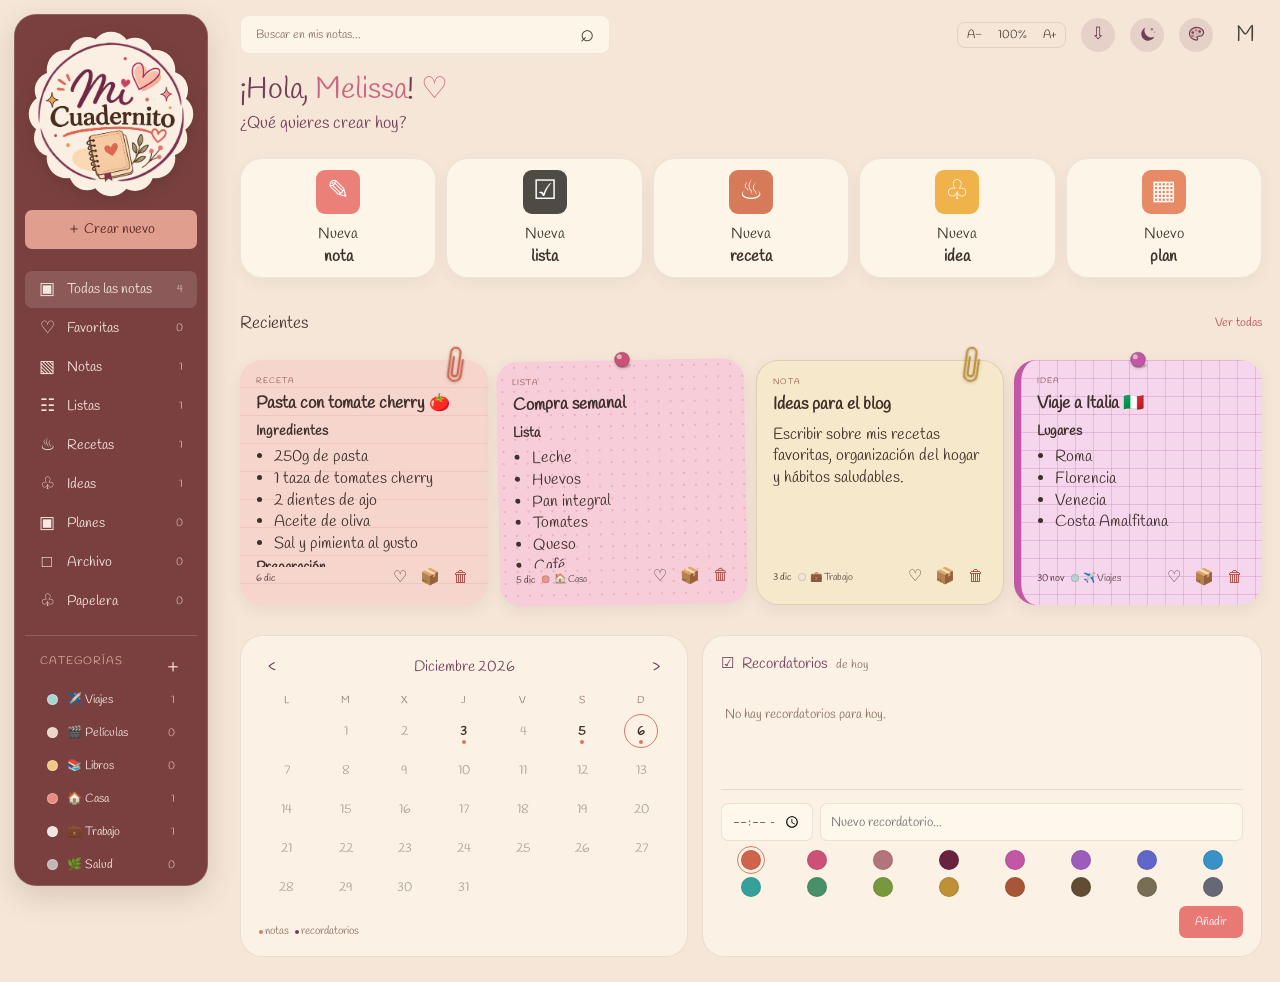
==== commit 819b7e6d: "La cuenta pasa a la inicial de la barra de arriba La entrada estaba metida dentro de "Personalizar m" ====
--- a/index.html
+++ b/index.html
@@ -230,7 +230,11 @@
 
                 </button>
 
-                <div class="avatar" id="avatarInitial">M</div>
+                <!-- La inicial no era más que un adorno; ahora es la puerta a
+                     la cuenta, que es donde se la busca en cualquier página. -->
+                <button class="avatar" id="avatarInitial" type="button"
+                        aria-haspopup="dialog" aria-expanded="false"
+                        aria-label="Mi perfil" title="Mi perfil">M</button>
 
             </div>
 
@@ -523,6 +527,46 @@
         <div class="customize-header">
             <h3>Personalizar mi cuaderno</h3>
             <button id="closeAppPanel" type="button" aria-label="Cerrar">×</button>
+        </div>
+
+        <div class="custom-section">
+            <h4>Paleta</h4>
+            <!-- Las genera renderPalettes() -->
+            <div class="palette-options" id="paletteOptions"></div>
+            <p class="custom-hint">Seis combinaciones comprobadas: todas mantienen el texto legible.</p>
+        </div>
+
+        <div class="custom-section">
+            <h4>Forma de los paneles</h4>
+            <!-- Las genera renderShapes() -->
+            <div class="style-options vertical" id="shapeOptions"></div>
+        </div>
+
+        <!-- Solo en móvil: colocarGraduador() trae aquí el control .font-scale
+             de la barra superior, donde competía con acciones más frecuentes. -->
+        <div class="custom-section solo-movil" id="panelFontSection">
+            <h4>Tamaño de la letra</h4>
+            <div id="panelFontSlot"></div>
+            <p class="custom-hint">Afecta a toda la página, no al tamaño de cada nota.</p>
+        </div>
+
+    </aside>
+
+    <!-- MI PERFIL. Lo abre la inicial de la barra de arriba. Aquí va lo que es
+         de la persona (su nombre y su cuenta), y en #appPanel se queda solo lo
+         que es del aspecto de la página. -->
+    <aside class="float-panel profile-panel" id="profilePanel">
+
+        <div class="customize-header">
+            <h3>Mi perfil</h3>
+            <button id="closeProfilePanel" type="button" aria-label="Cerrar">×</button>
+        </div>
+
+        <div class="custom-section">
+            <h4>Tu nombre</h4>
+            <input class="app-name-input" id="userName" type="text" maxlength="24"
+                   placeholder="Melissa" aria-label="Tu nombre">
+            <p class="custom-hint">Aparece en el saludo y en la inicial de arriba.</p>
         </div>
 
         <!-- Cuenta y sincronización. Todo esto lo rellena y lo maneja nube.js;
@@ -550,35 +594,7 @@
                 <button type="button" id="cuentaSalir">Cerrar sesión</button>
             </div>
 
-            <p class="custom-hint" id="cuentaPista">Escribe tu correo y te llega un enlace para entrar. No hay contraseña que recordar.</p>
-        </div>
-
-        <div class="custom-section">
-            <h4>Paleta</h4>
-            <!-- Las genera renderPalettes() -->
-            <div class="palette-options" id="paletteOptions"></div>
-            <p class="custom-hint">Seis combinaciones comprobadas: todas mantienen el texto legible.</p>
-        </div>
-
-        <div class="custom-section">
-            <h4>Forma de los paneles</h4>
-            <!-- Las genera renderShapes() -->
-            <div class="style-options vertical" id="shapeOptions"></div>
-        </div>
-
-        <!-- Solo en móvil: colocarGraduador() trae aquí el control .font-scale
-             de la barra superior, donde competía con acciones más frecuentes. -->
-        <div class="custom-section solo-movil" id="panelFontSection">
-            <h4>Tamaño de la letra</h4>
-            <div id="panelFontSlot"></div>
-            <p class="custom-hint">Afecta a toda la página, no al tamaño de cada nota.</p>
-        </div>
-
-        <div class="custom-section">
-            <h4>Tu nombre</h4>
-            <input class="app-name-input" id="userName" type="text" maxlength="24"
-                   placeholder="Melissa" aria-label="Tu nombre">
-            <p class="custom-hint">Aparece en el saludo y en la inicial de arriba.</p>
+            <p class="custom-hint" id="cuentaPista">Entra con tu correo y tu contraseña.</p>
         </div>
 
     </aside>
--- a/style.css
+++ b/style.css
@@ -1321,6 +1321,12 @@
     width: 34px;
     height: 34px;
 
+    /* Es un botón: sin esto el relleno que le pone el navegador aplasta la
+       inicial dentro del círculo. */
+    padding: 0;
+
+    flex-shrink: 0;
+
     border-radius: 50%;
 
     background:
@@ -1341,6 +1347,20 @@
     font-family: Arial, sans-serif;
 
     font-size: 0.8125rem;
+}
+
+/* Un anillo en vez de agrandarla: el círculo está pegado al borde de la barra
+   y al crecer se salía. El hueco lo da la primera sombra, del color del panel. */
+.avatar:hover {
+    box-shadow:
+        0 0 0 2px var(--paper),
+        0 0 0 4px color-mix(in srgb, var(--coral) 55%, transparent);
+}
+
+.avatar.is-active {
+    box-shadow:
+        0 0 0 2px var(--paper),
+        0 0 0 4px var(--coral);
 }
 
 
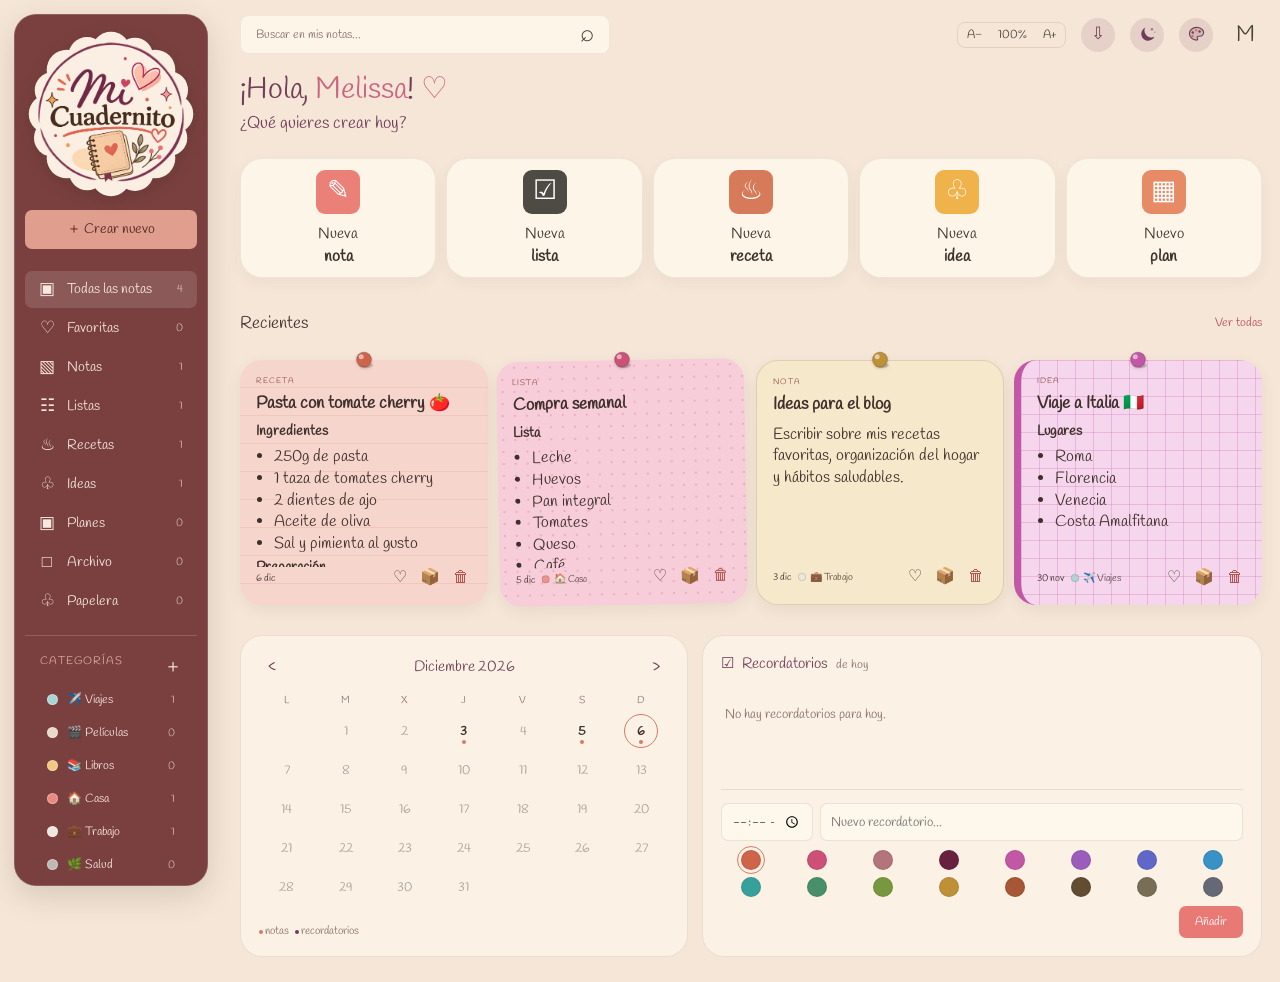
==== commit fb1a09d7: "Avatares en el botón de perfil La inicial ya abría el perfil pero seguía siendo una letra. Ahora se " ====
--- a/index.html
+++ b/index.html
@@ -563,6 +563,18 @@
         </div>
 
         <div class="custom-section">
+            <h4>Tu avatar</h4>
+            <!-- Los botones los genera renderAvatarOptions() -->
+            <div class="avatar-options" id="avatarOptions" role="radiogroup" aria-label="Tu avatar"></div>
+            <div class="avatar-acciones">
+                <button type="button" id="avatarSubir">Subir una foto</button>
+                <button type="button" id="avatarQuitarFoto" hidden>Quitar</button>
+            </div>
+            <input id="avatarFile" type="file" accept="image/*" hidden>
+            <p class="custom-hint" id="avatarPista">Elige un dibujo o sube una foto de tu galería.</p>
+        </div>
+
+        <div class="custom-section">
             <h4>Tu nombre</h4>
             <input class="app-name-input" id="userName" type="text" maxlength="24"
                    placeholder="Melissa" aria-label="Tu nombre">
--- a/style.css
+++ b/style.css
@@ -263,6 +263,18 @@
     flex-direction: column;
 
     overflow-y: auto;
+
+    /* Firefox */
+    scrollbar-width: none;
+}
+
+/* La barra de desplazamiento la pinta el sistema, en blanco y a su ancho, y
+   parte en dos el burdeos del panel. Se esconde: el sidebar se sigue
+   desplazando con la rueda, con el dedo y con el teclado, solo que sin esa
+   raya. Aparecía al crecer la letra o al haber muchas categorías, que es
+   justo cuando el panel se queda corto de alto. */
+.sidebar::-webkit-scrollbar {
+    display: none;
 }
 
 /* Con la altura del panel acotada, los hijos flex se encogían para caber
@@ -1351,6 +1363,24 @@
 
 /* Un anillo en vez de agrandarla: el círculo está pegado al borde de la barra
    y al crecer se salía. El hueco lo da la primera sombra, del color del panel. */
+/* Con dibujo o foto, el degradado estorba: la imagen lo tapa entero y, si el
+   dibujo tiene huecos, asoma por detrás. Crema fijo también en oscuro, que es
+   donde el pelo oscuro de los dibujos se perdía contra el fondo. */
+.avatar.con-dibujo {
+    background: #FFF6E9;
+}
+
+.avatar img {
+    display: block;
+
+    width: 100%;
+    height: 100%;
+
+    border-radius: 50%;
+
+    object-fit: cover;
+}
+
 .avatar:hover {
     box-shadow:
         0 0 0 2px var(--paper),
@@ -1361,6 +1391,101 @@
     box-shadow:
         0 0 0 2px var(--paper),
         0 0 0 4px var(--coral);
+}
+
+
+/* ELEGIR AVATAR */
+
+.avatar-options {
+    display: flex;
+
+    flex-wrap: wrap;
+
+    gap: 8px;
+}
+
+.avatar-option {
+    width: 44px;
+    height: 44px;
+
+    padding: 0;
+
+    border-radius: 50%;
+
+    background: #FFF6E9;
+
+    /* El borde va siempre, transparente cuando no está elegido: si apareciera
+       solo al elegirlo, el botón crecería 4px y la fila daría un salto. */
+    border: 2px solid transparent;
+
+    overflow: hidden;
+}
+
+.avatar-option.de-letra {
+    background:
+        linear-gradient(
+            135deg,
+            var(--coral),
+            var(--plum)
+        );
+
+    display: flex;
+
+    align-items: center;
+
+    justify-content: center;
+
+    color: #FFFFFF;
+
+    font-family: Arial, sans-serif;
+    font-size: 0.9375rem;
+}
+
+.avatar-option img {
+    display: block;
+
+    width: 100%;
+    height: 100%;
+
+    object-fit: cover;
+}
+
+.avatar-option:hover {
+    border-color: color-mix(in srgb, var(--coral) 55%, transparent);
+}
+
+.avatar-option.selected {
+    border-color: var(--coral);
+
+    box-shadow: 0 0 0 2px color-mix(in srgb, var(--coral) 28%, transparent);
+}
+
+.avatar-acciones {
+    display: flex;
+
+    gap: 7px;
+
+    margin-top: 10px;
+}
+
+.avatar-acciones button {
+    height: 34px;
+
+    border: 1px solid var(--border);
+    border-radius: 7px;
+
+    padding: 0 12px;
+
+    background: var(--background);
+
+    color: var(--text);
+
+    font-family: Arial, sans-serif;
+    font-size: 0.75rem;
+}
+
+.avatar-acciones button:hover {
+    background: color-mix(in srgb, var(--coral) 14%, var(--background));
 }
 
 
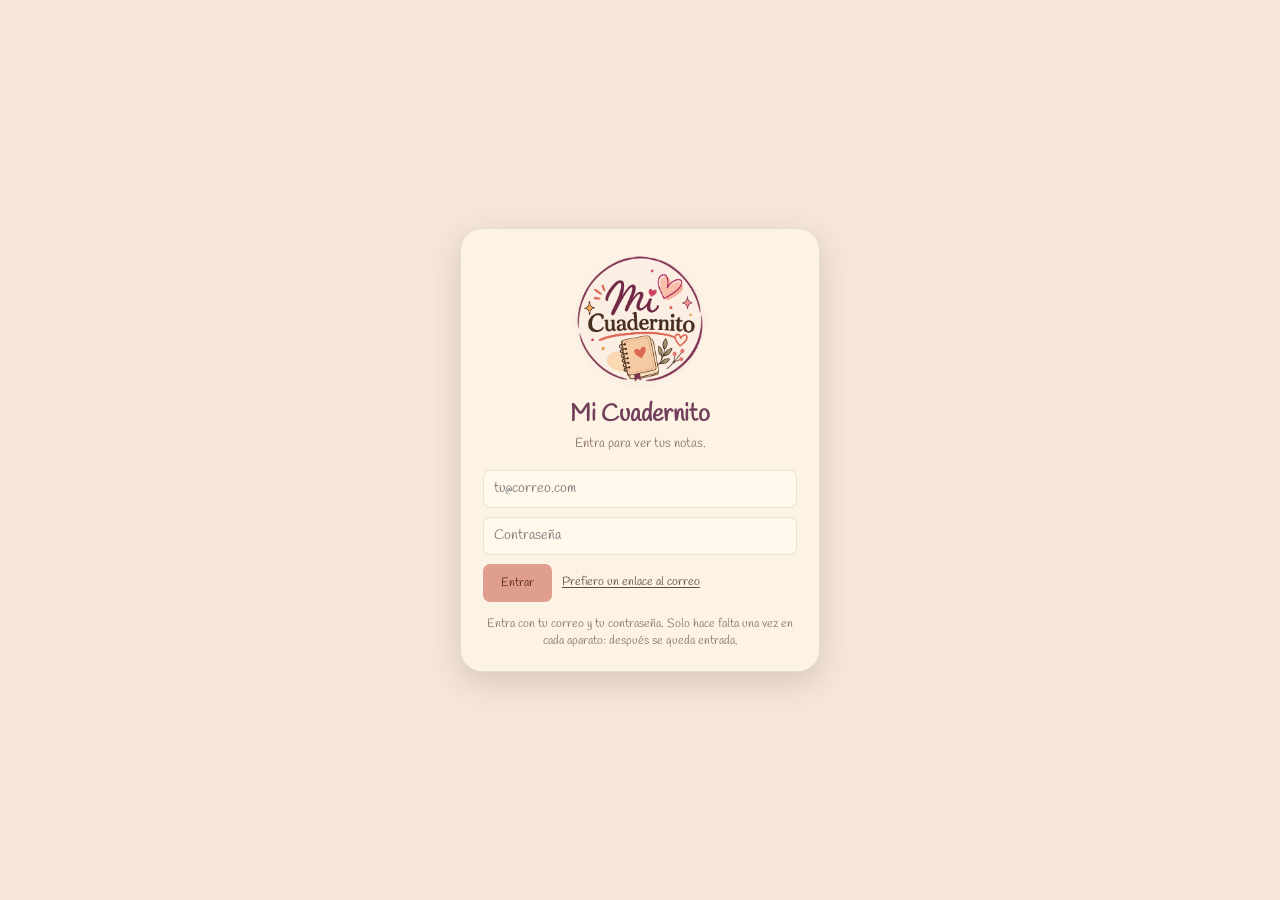
==== commit d7c43424: "Pantalla de entrada delante del cuaderno Al abrir la dirección se veía el cuaderno de muestra y la c" ====
--- a/index.html
+++ b/index.html
@@ -10,9 +10,60 @@
     <link rel="preconnect" href="https://fonts.gstatic.com" crossorigin>
     <link href="https://fonts.googleapis.com/css2?family=Handlee&display=swap" rel="stylesheet">
     <link rel="stylesheet" href="style.css">
+<script src="config.js"></script>
+<script>
+// Puerta de entrada. Se decide aquí, con lo que haya guardado en el aparato,
+// sin preguntarle a nadie: así también se entra sin internet. Si el token
+// resultara estar caducado, nube.js lo descubre luego y vuelve a cerrar.
+(function () {
+    var hayNube = window.CONFIG_NUBE && window.CONFIG_NUBE.url && window.CONFIG_NUBE.clave;
+    var haySesion = false;
+    var ajustes = {};
+    try {
+        haySesion = Boolean(localStorage.getItem("mi-cuadernito-sesion"));
+        ajustes = JSON.parse(localStorage.getItem("mi-cuadernito-settings") || "{}");
+    } catch (error) {
+        /* navegador sin almacenamiento: se queda en la pantalla de entrar */
+    }
+    if (hayNube && !haySesion) document.documentElement.classList.add("sin-entrar");
+    // El tema se aplica al final del guion principal; sin esto, quien tenga el
+    // modo oscuro ve un destello blanco antes de que llegue.
+    if (ajustes.darkMode) document.documentElement.style.background = "#1E1619";
+})();
+</script>
 </head>
 
 <body>
+
+<!-- PANTALLA DE ENTRADA. Es lo único que se ve hasta que hay sesión; el CSS
+     esconde todo lo demás mientras <html> lleve la clase sin-entrar. -->
+<div class="pantalla-entrada" id="pantallaEntrada">
+
+    <div class="entrada-caja">
+
+        <img class="entrada-logo" src="img/logo-400.png" alt="" width="132" height="132" decoding="async">
+
+        <h1>Mi Cuadernito</h1>
+        <p class="entrada-sub">Entra para ver tus notas.</p>
+
+        <form class="cuenta-form" id="cuentaForm">
+            <!-- autocomplete en condiciones para que el navegador ofrezca
+                 guardar la contraseña: así solo se escribe la primera vez -->
+            <input id="cuentaCorreo" type="email" autocomplete="username" inputmode="email"
+                   placeholder="tu@correo.com" aria-label="Tu correo" required>
+            <input id="cuentaClave" type="password" autocomplete="current-password"
+                   placeholder="Contraseña" aria-label="Contraseña">
+            <div class="cuenta-form-botones">
+                <button type="submit" id="cuentaEntrar">Entrar</button>
+                <button type="button" id="cuentaEnlace">Prefiero un enlace al correo</button>
+            </div>
+        </form>
+
+        <p class="custom-hint" id="cuentaPista">Entra con tu correo y tu contraseña. Solo hace falta una vez en cada aparato: después se queda entrada.</p>
+
+    </div>
+
+</div>
 
 <div class="app">
 
@@ -588,25 +639,12 @@
 
             <p class="cuenta-estado" id="cuentaEstado">Solo en este aparato</p>
 
-            <form class="cuenta-form" id="cuentaForm" hidden>
-                <!-- autocomplete en condiciones para que el navegador ofrezca
-                     guardar la contraseña: así solo se escribe la primera vez -->
-                <input id="cuentaCorreo" type="email" autocomplete="username" inputmode="email"
-                       placeholder="tu@correo.com" aria-label="Tu correo" required>
-                <input id="cuentaClave" type="password" autocomplete="current-password"
-                       placeholder="Contraseña" aria-label="Contraseña">
-                <div class="cuenta-form-botones">
-                    <button type="submit" id="cuentaEntrar">Entrar</button>
-                    <button type="button" id="cuentaEnlace">Prefiero un enlace al correo</button>
-                </div>
-            </form>
-
             <div class="cuenta-acciones" id="cuentaAcciones" hidden>
                 <button type="button" id="cuentaSincronizar">↻ Sincronizar ahora</button>
                 <button type="button" id="cuentaSalir">Cerrar sesión</button>
             </div>
 
-            <p class="custom-hint" id="cuentaPista">Entra con tu correo y tu contraseña.</p>
+            <p class="custom-hint" id="cuentaDetalle"></p>
         </div>
 
     </aside>
@@ -791,7 +829,6 @@
     </form>
 </dialog>
 
-<script src="config.js"></script>
 <script src="script.js"></script>
 <script src="nube.js"></script>
 </body>
--- a/style.css
+++ b/style.css
@@ -3979,6 +3979,95 @@
     font: inherit;
     font-size: 0.875rem;
 }
+
+/* PANTALLA DE ENTRADA */
+
+.pantalla-entrada {
+    display: none;
+}
+
+/* Mientras no haya sesión, lo único que existe es la pantalla de entrada.
+   Se esconde por hermanos y no por una lista de piezas: así nada nuevo que se
+   añada mañana al cuaderno se queda asomando por descuido. */
+html.sin-entrar body > *:not(.pantalla-entrada) {
+    display: none !important;
+}
+
+html.sin-entrar .pantalla-entrada {
+    display: flex;
+}
+
+.pantalla-entrada {
+    align-items: center;
+
+    justify-content: center;
+
+    /* dvh y no vh: en el móvil, vh cuenta la barra del navegador y la caja
+       quedaba centrada respecto a un alto que no existe. */
+    min-height: 100dvh;
+
+    padding: 24px 16px;
+
+    background: var(--background);
+}
+
+.entrada-caja {
+    width: min(360px, 100%);
+
+    border: 1px solid var(--border);
+    border-radius: var(--panel-radius, 22px);
+
+    padding: 26px 22px 22px;
+
+    background: var(--paper);
+
+    box-shadow: var(--sidebar-shadow);
+
+    text-align: center;
+}
+
+.entrada-logo {
+    width: 132px;
+    height: 132px;
+
+    margin-bottom: 6px;
+
+    /* El logo es transparente y la palabra "Cuadernito" va en marrón oscuro:
+       sobre el panel en modo oscuro desaparecía. El disco crema hace de papel,
+       igual que la nube que lleva detrás en el lateral. */
+    border-radius: 50%;
+
+    background: var(--logo-halo, #F7E7D8);
+}
+
+.entrada-caja h1 {
+    font-size: 1.5rem;
+
+    color: var(--plum);
+}
+
+.entrada-sub {
+    margin: 4px 0 18px;
+
+    font-size: 0.8125rem;
+
+    color: var(--muted);
+}
+
+/* Dentro de la caja el formulario ya no es un apartado más de un panel: los
+   campos respiran y el texto de abajo se centra con el resto. */
+.entrada-caja .cuenta-form {
+    gap: 9px;
+
+    text-align: left;
+}
+
+.entrada-caja .custom-hint {
+    margin-top: 14px;
+
+    text-align: center;
+}
+
 
 /* CUENTA EN LA NUBE */
 
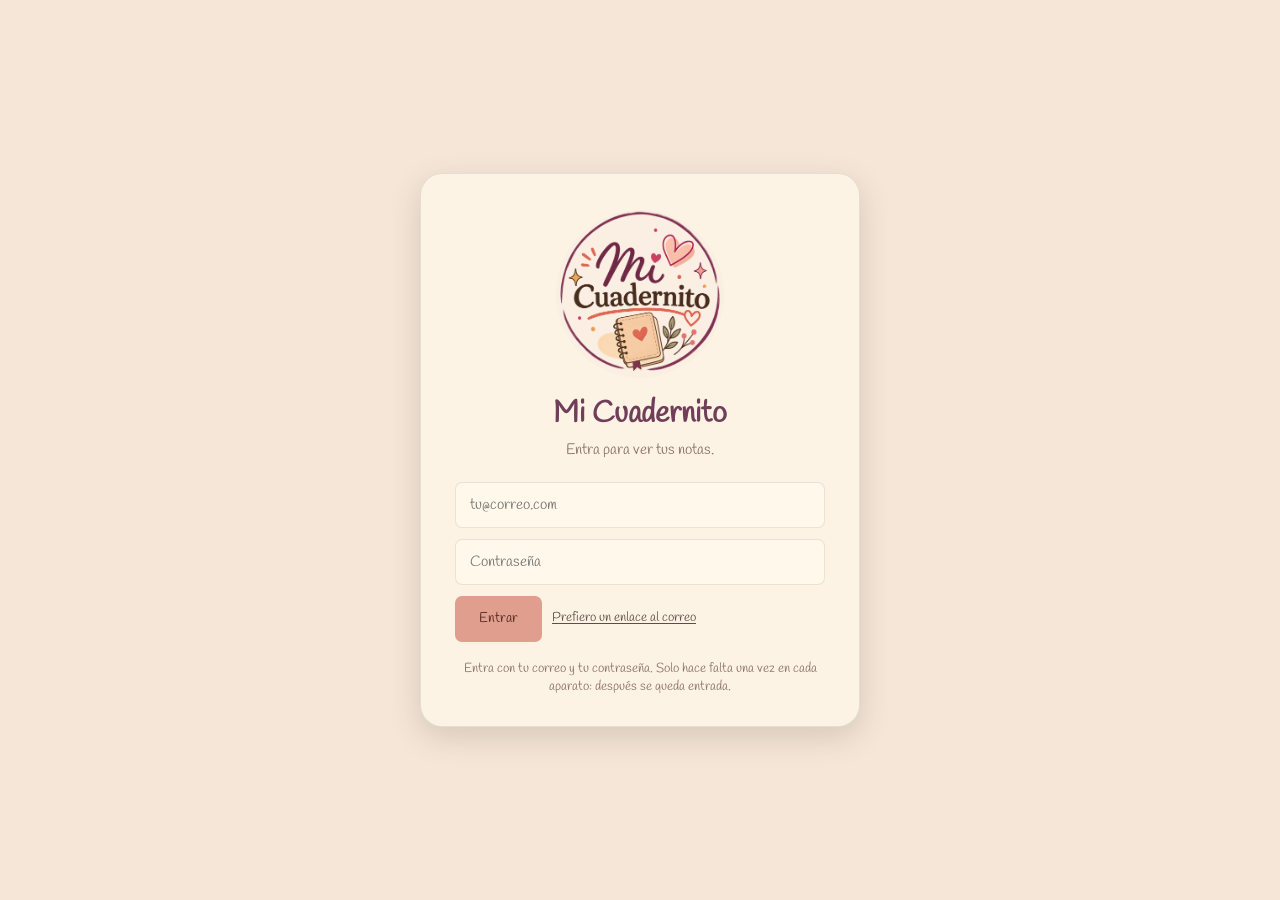
==== commit b3335ee2: "Colocar la foto del avatar a mano, y caja de entrada más grande La página recortaba el cuadrado del " ====
--- a/index.html
+++ b/index.html
@@ -810,6 +810,34 @@
     <button type="button" class="fastener-reset" id="fastenerReset" hidden>↺ Devolver a su sitio</button>
 </div>
 
+<!-- COLOCAR LA FOTO DEL AVATAR. Se abre al elegir una imagen: antes la página
+     recortaba el centro por su cuenta y salían fotos descabezadas. -->
+<div class="recorte" id="recorteFoto" role="dialog" aria-modal="true" aria-labelledby="recorteTitulo" hidden>
+
+    <div class="recorte-caja">
+
+        <h3 id="recorteTitulo">Coloca tu foto</h3>
+
+        <!-- Redondo porque redondo es como se va a ver: un marco cuadrado
+             engañaría sobre lo que entra y lo que se pierde. -->
+        <div class="recorte-vista" id="recorteVista">
+            <img id="recorteImg" alt="">
+        </div>
+
+        <input class="recorte-zoom" id="recorteZoom" type="range"
+               min="1" max="4" step="0.01" value="1" aria-label="Acercar la foto">
+
+        <p class="custom-hint">Arrastra la foto para colocarla y usa la barra para acercarla.</p>
+
+        <div class="recorte-acciones">
+            <button type="button" id="recorteCancelar">Cancelar</button>
+            <button type="button" id="recorteGuardar">Guardar</button>
+        </div>
+
+    </div>
+
+</div>
+
 <dialog id="newNoteDialog">
     <form method="dialog" class="new-note-form">
         <h3 id="newNoteHeading">Nueva nota</h3>
--- a/style.css
+++ b/style.css
@@ -361,6 +361,16 @@
     background: var(--cta-hover, #E9B3A5);
 }
 
+/* En el escritorio sobra: justo al lado están las cinco tarjetas de "¿Qué
+   quieres crear hoy?", que hacen lo mismo y además dejan elegir el tipo. En
+   móvil esas tarjetas no caben en pantalla y el botón sí hace falta, así que
+   allí se queda (lo recoloca el @media de abajo). */
+@media (min-width: 951px) {
+    .new-button {
+        display: none;
+    }
+}
+
 
 /* NAV */
 
@@ -3980,6 +3990,133 @@
     font-size: 0.875rem;
 }
 
+/* COLOCAR LA FOTO DEL AVATAR */
+
+.recorte {
+    display: flex;
+
+    position: fixed;
+    inset: 0;
+
+    /* Por encima de los paneles flotantes, que están en 70 */
+    z-index: 90;
+
+    align-items: center;
+
+    justify-content: center;
+
+    padding: 16px;
+
+    background: rgba(31, 22, 25, 0.55);
+}
+
+.recorte-caja {
+    width: min(340px, 100%);
+
+    border: 1px solid var(--border);
+    border-radius: var(--panel-radius, 22px);
+
+    padding: 20px 20px 16px;
+
+    background: var(--paper);
+
+    box-shadow: var(--sidebar-shadow);
+
+    text-align: center;
+}
+
+.recorte-caja h3 {
+    margin-bottom: 14px;
+
+    font-family: Arial, sans-serif;
+    font-size: 0.9375rem;
+}
+
+.recorte-vista {
+    position: relative;
+
+    width: min(250px, 62vw);
+
+    aspect-ratio: 1;
+
+    margin: 0 auto;
+
+    border-radius: 50%;
+
+    overflow: hidden;
+
+    background: #EFE3D5;
+
+    cursor: grab;
+
+    /* Sin esto, en el móvil el dedo arrastra la página y no la foto */
+    touch-action: none;
+}
+
+.recorte-vista:active {
+    cursor: grabbing;
+}
+
+.recorte-vista img {
+    display: block;
+
+    position: absolute;
+
+    /* La foto tiene que poder ser más ancha que el marco: de eso va esto */
+    max-width: none;
+
+    user-select: none;
+
+    -webkit-user-drag: none;
+}
+
+.recorte-zoom {
+    width: 100%;
+
+    margin-top: 16px;
+
+    accent-color: var(--coral);
+}
+
+.recorte-acciones {
+    display: flex;
+
+    justify-content: flex-end;
+
+    gap: 8px;
+
+    margin-top: 14px;
+}
+
+.recorte-acciones button {
+    height: 36px;
+
+    border: 1px solid var(--border);
+    border-radius: 7px;
+
+    padding: 0 16px;
+
+    background: var(--background);
+
+    color: var(--text);
+
+    font-family: Arial, sans-serif;
+    font-size: 0.8125rem;
+}
+
+#recorteGuardar {
+    border-color: transparent;
+
+    background: var(--cta, var(--coral));
+
+    color: var(--cta-text, var(--white));
+}
+
+#recorteGuardar:hover {
+    background: var(--cta-hover, var(--coral));
+}
+
+
 /* PANTALLA DE ENTRADA */
 
 .pantalla-entrada {
@@ -4018,6 +4155,8 @@
     border-radius: var(--panel-radius, 22px);
 
     padding: 26px 22px 22px;
+    /* El escritorio manda a partir de aquí; estos valores son los del móvil,
+       donde la caja tiene que caber en una pantalla estrecha y bajita. */
 
     background: var(--paper);
 
@@ -4066,6 +4205,64 @@
     margin-top: 14px;
 
     text-align: center;
+}
+
+/* En una pantalla de ordenador la caja del móvil se ve diminuta y perdida en
+   medio de todo el hueco. Aquí sí hay sitio, así que crece. */
+@media (min-width: 951px) {
+
+    .entrada-caja {
+        width: min(440px, 100%);
+
+        padding: 36px 34px 30px;
+    }
+
+    .entrada-logo {
+        width: 168px;
+        height: 168px;
+
+        margin-bottom: 10px;
+    }
+
+    .entrada-caja h1 {
+        font-size: 1.875rem;
+    }
+
+    .entrada-sub {
+        margin: 6px 0 22px;
+
+        font-size: 0.9375rem;
+    }
+
+    .entrada-caja .cuenta-form {
+        gap: 11px;
+    }
+
+    .entrada-caja .cuenta-form input {
+        height: 46px;
+
+        padding: 0 14px;
+
+        font-size: 0.9375rem;
+    }
+
+    .entrada-caja #cuentaEntrar {
+        height: 46px;
+
+        padding: 0 24px;
+
+        font-size: 0.875rem;
+    }
+
+    .entrada-caja #cuentaEnlace {
+        font-size: 0.8125rem;
+    }
+
+    .entrada-caja .custom-hint {
+        margin-top: 18px;
+
+        font-size: 0.8125rem;
+    }
 }
 
 
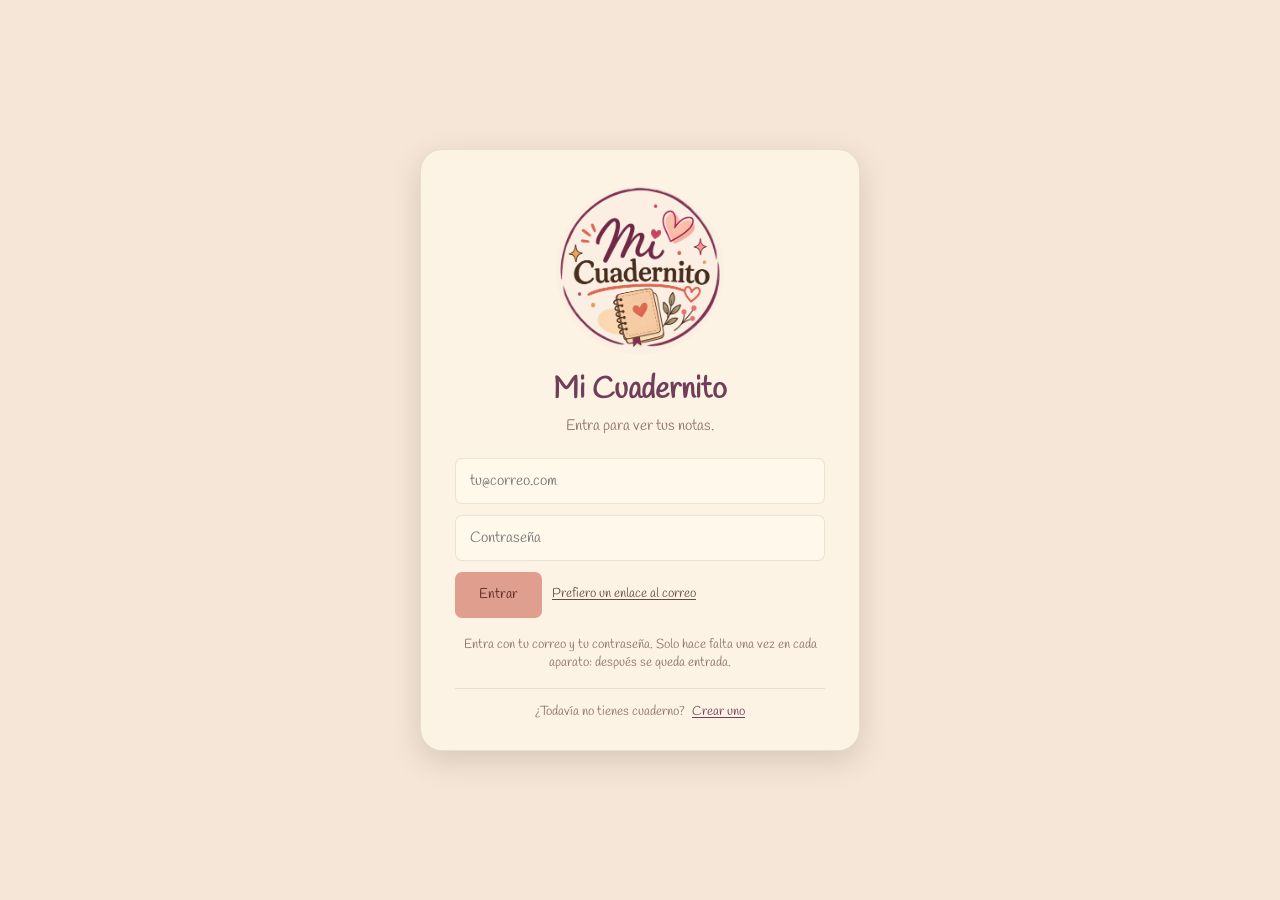
==== commit 212a752c: "Crear cuenta desde la pantalla de entrada El mismo formulario sirve para las dos cosas: piden lo mis" ====
--- a/index.html
+++ b/index.html
@@ -43,8 +43,8 @@
 
         <img class="entrada-logo" src="img/logo-400.png" alt="" width="132" height="132" decoding="async">
 
-        <h1>Mi Cuadernito</h1>
-        <p class="entrada-sub">Entra para ver tus notas.</p>
+        <h1 id="entradaTitulo">Mi Cuadernito</h1>
+        <p class="entrada-sub" id="entradaSub">Entra para ver tus notas.</p>
 
         <form class="cuenta-form" id="cuentaForm">
             <!-- autocomplete en condiciones para que el navegador ofrezca
@@ -60,6 +60,14 @@
         </form>
 
         <p class="custom-hint" id="cuentaPista">Entra con tu correo y tu contraseña. Solo hace falta una vez en cada aparato: después se queda entrada.</p>
+
+        <!-- El mismo formulario sirve para entrar y para crear cuenta: los dos
+             piden lo mismo, y dos formularios distintos solo darían ocasión de
+             escribir en el que no era. -->
+        <p class="entrada-cambio">
+            <span id="entradaPregunta">¿Todavía no tienes cuaderno?</span>
+            <button type="button" id="cambiarModo">Crear uno</button>
+        </p>
 
     </div>
 
@@ -576,6 +584,7 @@
     <aside class="float-panel app-panel" id="appPanel">
 
         <div class="customize-header">
+            <div class="sheet-grip" aria-hidden="true"></div>
             <h3>Personalizar mi cuaderno</h3>
             <button id="closeAppPanel" type="button" aria-label="Cerrar">×</button>
         </div>
@@ -595,10 +604,14 @@
 
         <!-- Solo en móvil: colocarGraduador() trae aquí el control .font-scale
              de la barra superior, donde competía con acciones más frecuentes. -->
+        <!-- Solo en móvil. El graduador se saca a su propia ventanita: dentro
+             de esta hoja, que ocupa media pantalla, no se veía el efecto de lo
+             que se estaba graduando. -->
         <div class="custom-section solo-movil" id="panelFontSection">
-            <h4>Tamaño de la letra</h4>
-            <div id="panelFontSlot"></div>
-            <p class="custom-hint">Afecta a toda la página, no al tamaño de cada nota.</p>
+            <button type="button" class="panel-boton" id="abrirFontPanel">
+                <span aria-hidden="true">Aa</span>
+                Tamaño de la letra
+            </button>
         </div>
 
     </aside>
@@ -609,6 +622,7 @@
     <aside class="float-panel profile-panel" id="profilePanel">
 
         <div class="customize-header">
+            <div class="sheet-grip" aria-hidden="true"></div>
             <h3>Mi perfil</h3>
             <button id="closeProfilePanel" type="button" aria-label="Cerrar">×</button>
         </div>
@@ -652,6 +666,7 @@
     <aside class="float-panel note-panel" id="notePanel">
 
         <div class="customize-header">
+            <div class="sheet-grip" aria-hidden="true"></div>
 
             <h3>Personalizar nota</h3>
 
@@ -810,6 +825,28 @@
     <button type="button" class="fastener-reset" id="fastenerReset" hidden>↺ Devolver a su sitio</button>
 </div>
 
+<!-- TAMAÑO DE LA LETRA (solo móvil). En medio de la pantalla y pequeña, para
+     que se vea la página cambiar de tamaño por detrás mientras se gradúa. -->
+<div class="panel-centrado" id="fontPanel" role="dialog" aria-modal="true" aria-labelledby="fontPanelTitulo" hidden>
+
+    <div class="panel-centrado-caja">
+
+        <div class="customize-header">
+            <div class="sheet-grip" aria-hidden="true"></div>
+            <h3 id="fontPanelTitulo">Tamaño de la letra</h3>
+            <button id="cerrarFontPanel" type="button" aria-label="Cerrar">×</button>
+        </div>
+
+        <!-- colocarGraduador() trae aquí el control .font-scale de la barra
+             de arriba, que en móvil no cabe. -->
+        <div id="panelFontSlot"></div>
+
+        <p class="custom-hint">Afecta a toda la página, no al tamaño de cada nota.</p>
+
+    </div>
+
+</div>
+
 <!-- COLOCAR LA FOTO DEL AVATAR. Se abre al elegir una imagen: antes la página
      recortaba el centro por su cuenta y salían fotos descabezadas. -->
 <div class="recorte" id="recorteFoto" role="dialog" aria-modal="true" aria-labelledby="recorteTitulo" hidden>
--- a/style.css
+++ b/style.css
@@ -3990,6 +3990,116 @@
     font-size: 0.875rem;
 }
 
+/* VENTANITA CENTRADA (tamaño de la letra) */
+
+.panel-centrado {
+    display: flex;
+
+    position: fixed;
+    inset: 0;
+
+    z-index: 90;
+
+    align-items: center;
+
+    justify-content: center;
+
+    padding: 16px;
+
+    background: rgba(31, 22, 25, 0.5);
+}
+
+.panel-centrado-caja {
+    width: min(320px, 100%);
+
+    border: 1px solid var(--border);
+    border-radius: var(--panel-radius, 22px);
+
+    padding: 4px 18px 18px;
+
+    background: var(--paper);
+
+    box-shadow: var(--sidebar-shadow);
+}
+
+/* La cabecera aquí no se desplaza con nada: sobra el pegado */
+.panel-centrado-caja .customize-header {
+    position: static;
+
+    padding-bottom: 12px;
+
+    margin-bottom: 14px;
+}
+
+/* Botón de una sección que abre otra cosa */
+.panel-boton {
+    display: flex;
+
+    align-items: center;
+
+    justify-content: center;
+
+    gap: 9px;
+
+    width: 100%;
+
+    height: 42px;
+
+    border: 1px solid var(--border);
+    border-radius: 9px;
+
+    background: var(--background);
+
+    color: var(--text);
+
+    font-family: Arial, sans-serif;
+    font-size: 0.8125rem;
+}
+
+.panel-boton:hover {
+    background: color-mix(in srgb, var(--coral) 14%, var(--background));
+}
+
+/* Los botones del graduador solo estaban vestidos dentro de la barra de
+   arriba; al mudarse aquí salían desnudos y diminutos para un dedo. */
+#fontPanel .font-scale {
+    gap: 6px;
+
+    padding: 6px;
+
+    border-radius: 12px;
+}
+
+#fontPanel .font-scale button {
+    flex: 1;
+
+    height: 46px;
+
+    border-radius: 9px;
+
+    background: var(--background);
+
+    color: var(--text);
+
+    font-family: Arial, sans-serif;
+    font-size: 0.9375rem;
+
+    line-height: 1;
+}
+
+#fontPanel #fontScaleValue {
+    flex: 1.4;
+
+    background: color-mix(in srgb, var(--coral) 18%, var(--background));
+}
+
+#fontPanel .font-scale button:disabled {
+    opacity: 0.35;
+
+    cursor: default;
+}
+
+
 /* COLOCAR LA FOTO DEL AVATAR */
 
 .recorte {
@@ -4205,6 +4315,40 @@
     margin-top: 14px;
 
     text-align: center;
+}
+
+.entrada-cambio {
+    margin-top: 16px;
+
+    padding-top: 14px;
+
+    border-top: 1px solid var(--border);
+
+    font-family: Arial, sans-serif;
+    font-size: 0.8125rem;
+
+    color: var(--muted);
+}
+
+.entrada-cambio button {
+    margin-left: 4px;
+
+    padding: 0;
+
+    background: none;
+
+    color: var(--plum);
+
+    font-family: inherit;
+    font-size: inherit;
+
+    text-decoration: underline;
+
+    text-underline-offset: 2px;
+}
+
+.entrada-cambio button:hover {
+    color: var(--coral);
 }
 
 /* En una pantalla de ordenador la caja del móvil se ve diminuta y perdida en
@@ -4495,6 +4639,14 @@
     padding-bottom: 17px;
 
     margin-bottom: 15px;
+}
+
+/* Tirador de las hojas. Vive dentro de la cabecera, no suelto encima, porque
+   la cabecera es la zona que se arrastra para cerrar: tirador y zona activa
+   tienen que ser lo mismo o se tira de donde no responde. En el escritorio
+   estos paneles no son hojas y no hay nada que arrastrar. */
+.sheet-grip {
+    display: none;
 }
 
 .customize-header h3 {
@@ -5335,17 +5487,6 @@
         aspect-ratio: 1;
     }
 
-    /* Tirador */
-    .float-panel::before {
-        content: "";
-        display: block;
-        width: 40px;
-        height: 4px;
-        margin: 10px auto 2px;
-        border-radius: 2px;
-        background: rgba(75, 66, 55, 0.25);
-    }
-
     .float-panel.is-open {
         animation: sheet-up 0.22s ease-out;
     }
@@ -5356,7 +5497,47 @@
         top: 0;
         z-index: 2;
         background: inherit;
-        padding-top: 8px;
+        padding-top: 4px;
+
+        flex-wrap: wrap;
+
+        /* El dedo que empieza aquí arrastra la hoja, no la desplaza por dentro.
+           Sin esto el navegador tiene que adivinar cuál de las dos cosas se
+           quiere, y se queda con el desplazamiento. */
+        touch-action: none;
+    }
+
+    .sheet-grip {
+        display: block;
+
+        position: relative;
+
+        /* Ocupa su propia línea encima del título */
+        flex: 0 0 100%;
+
+        /* Alto generoso aunque la barrita sea fina: es lo que se agarra */
+        height: 14px;
+
+        margin-bottom: 2px;
+    }
+
+    .sheet-grip::after {
+        content: "";
+
+        position: absolute;
+
+        left: 50%;
+        top: 5px;
+
+        translate: -50% 0;
+
+        width: 40px;
+        height: 4px;
+
+        border-radius: 2px;
+
+        /* Sigue al tema: en oscuro, el gris fijo de antes no se veía */
+        background: color-mix(in srgb, var(--text) 28%, transparent);
     }
 
     .apply-button {
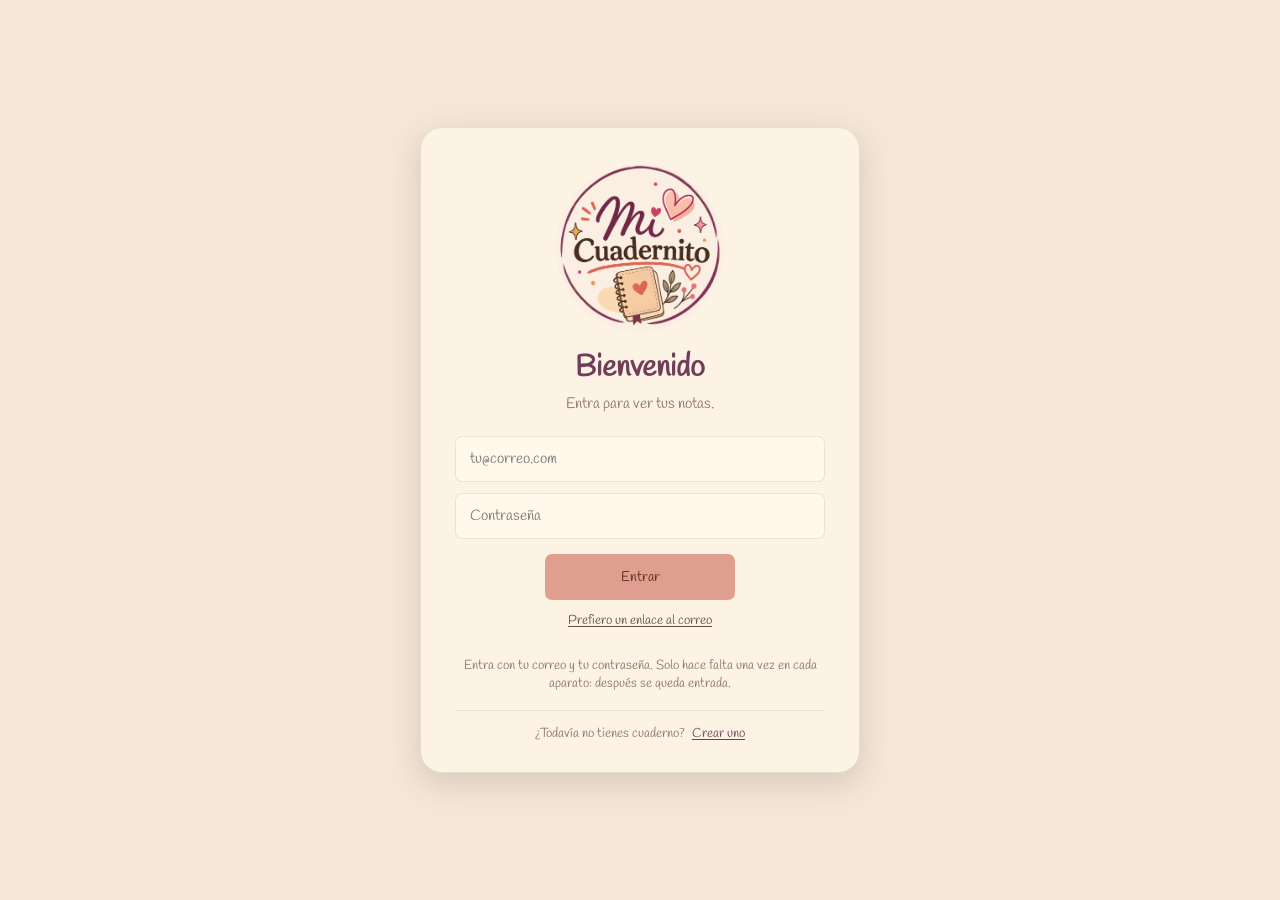
==== commit d8904fcb: ""Bienvenido" en vez de repetir el nombre bajo el logo El logo ya dice "Mi Cuadernito" con todas sus " ====
--- a/index.html
+++ b/index.html
@@ -43,7 +43,8 @@
 
         <img class="entrada-logo" src="img/logo-400.png" alt="" width="132" height="132" decoding="async">
 
-        <h1 id="entradaTitulo">Mi Cuadernito</h1>
+        <!-- "Mi Cuadernito" ya lo dice el logo justo encima -->
+        <h1 id="entradaTitulo">Bienvenido</h1>
         <p class="entrada-sub" id="entradaSub">Entra para ver tus notas.</p>
 
         <form class="cuenta-form" id="cuentaForm">
--- a/style.css
+++ b/style.css
@@ -1756,7 +1756,39 @@
     filter: drop-shadow(0 1px 1.5px rgba(60, 40, 30, 0.28));
 }
 
-.note-pinned--pin .note-fastener-btn {
+/* Copia de la sujeción que va DETRÁS del papel. Lo que asoma por fuera del
+   borde se ve; lo que cae sobre la hoja queda tapado. Es lo que hace que el
+   clip parezca agarrar el papel en vez de estar pegado encima. */
+.note-fastener-detras {
+    position: absolute;
+    z-index: 0;
+
+    /* No se toca ni se pulsa: el que responde es el botón de delante */
+    pointer-events: none;
+
+    /* La misma transición que el botón. Sin ella, al agrandarse el botón
+       poco a poco y la copia de golpe, el clip se partía en dos mitades
+       desencajadas durante ese mismo momento. */
+    transition: scale 0.15s;
+}
+
+/* Crece con el botón, o al pasar el ratón las dos mitades se desencajarían */
+.note-pinned:has(.note-fastener-btn:hover) .note-fastener-detras {
+    scale: 1.14;
+}
+
+.moviendo-sujecion .note-fastener-detras {
+    scale: 1.2;
+}
+
+/* El brazo de atrás solo desaparece cuando el clip está montado en un borde:
+   suelto en mitad de la hoja se vería medio clip flotando. */
+.note-pinned--clip.al-borde .note-fastener-btn .clip-brazo-trasero {
+    display: none;
+}
+
+.note-pinned--pin .note-fastener-btn,
+.note-pinned--pin .note-fastener-detras {
     top: 0;
     left: 50%;
 
@@ -1768,7 +1800,8 @@
 
 /* En la esquina de arriba a la DERECHA: a la izquierda tapaba el rótulo del
    tipo de nota ("RECETA", "NOTA"), que va justo ahí. */
-.note-pinned--clip .note-fastener-btn {
+.note-pinned--clip .note-fastener-btn,
+.note-pinned--clip .note-fastener-detras {
     top: -4px;
     right: 24px;
 
@@ -1779,7 +1812,8 @@
 }
 
 /* La cinta cruza el borde de arriba, como un trozo de washi tape */
-.note-pinned--tape .note-fastener-btn {
+.note-pinned--tape .note-fastener-btn,
+.note-pinned--tape .note-fastener-detras {
     top: 1px;
     left: 50%;
 
@@ -1990,6 +2024,10 @@
         rgba(75,66,55,0.08);
 
     position: relative;
+
+    /* Entre las dos capas de la sujeción: la copia de atrás va en 0 y el
+       botón en 2, así el papel tapa lo que tiene que tapar. */
+    z-index: 1;
 
     padding: 16px;
 
@@ -4391,6 +4429,8 @@
     }
 
     .entrada-caja #cuentaEntrar {
+        min-width: 190px;
+
         height: 46px;
 
         padding: 0 24px;
@@ -4511,16 +4551,27 @@
     font-size: 0.875rem;
 }
 
+/* En columna y centrados. En fila, el botón quedaba pegado al borde
+   izquierdo con el enlace al lado, y la caja entera se veía descuadrada:
+   todo lo demás (logo, título, texto de abajo) está centrado. */
 .cuenta-form-botones {
     display: flex;
 
+    flex-direction: column;
+
     align-items: center;
 
-    gap: 10px;
+    gap: 4px;
+
+    margin-top: 4px;
 }
 
 #cuentaEntrar {
     flex-shrink: 0;
+
+    /* Ancho de sobra para que "Crear cuaderno" y "Entrar" se vean del mismo
+       tamaño y no dé un salto al cambiar de modo */
+    min-width: 160px;
 
     height: 38px;
 
@@ -4543,9 +4594,7 @@
 /* El enlace al correo es el repuesto, para cuando se olvide la contraseña: se
    ve como un enlace y no como un segundo botón, para que no compitan. */
 #cuentaEnlace {
-    flex: 1;
-
-    min-width: 0;
+    max-width: 100%;
 
     border: 0;
 
@@ -4561,7 +4610,7 @@
 
     line-height: 1.3;
 
-    text-align: left;
+    text-align: center;
 
     text-decoration: underline;
 
